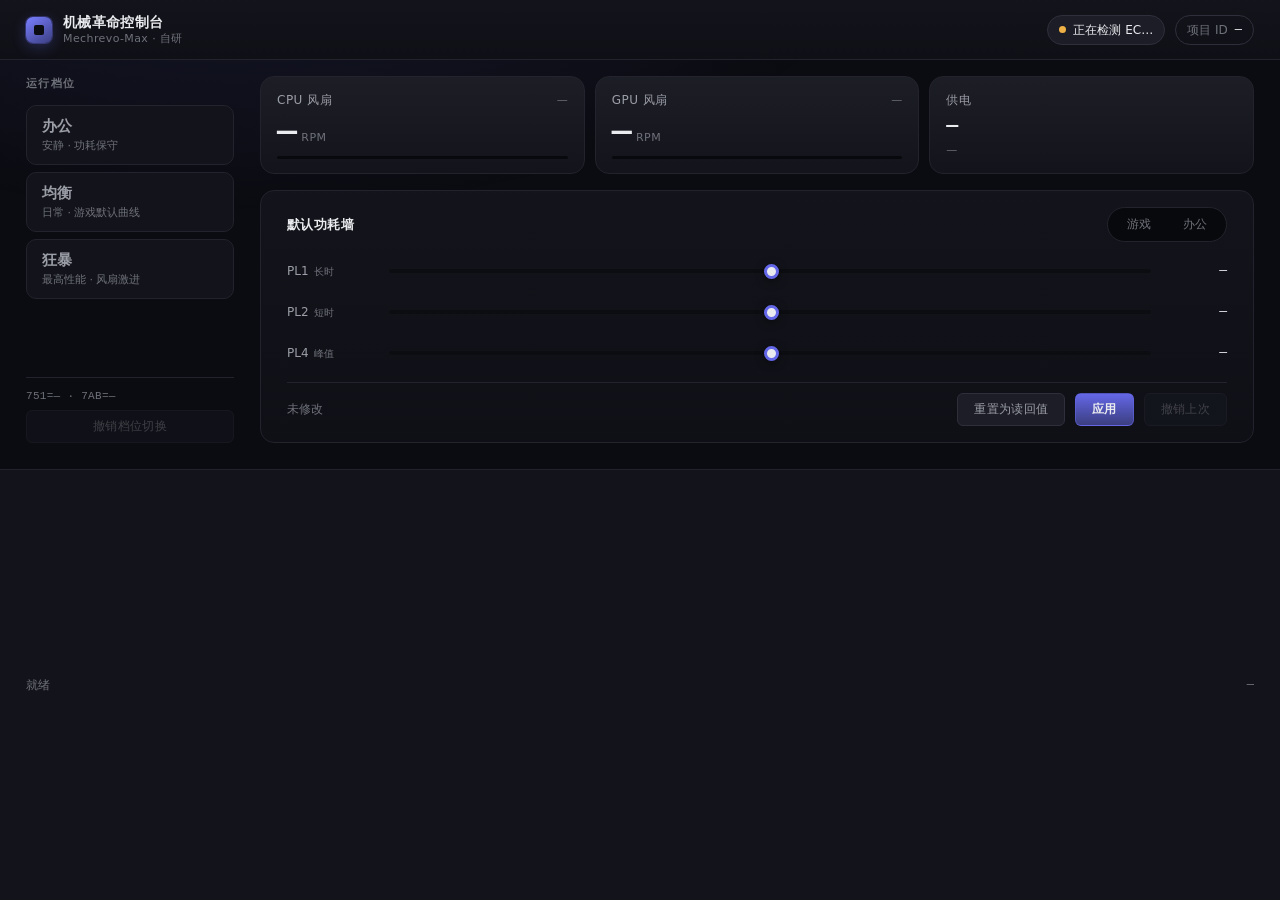
==== app/ui/index.html @ 92ae7ff4 "feat(safety): v0.1.1 护栏补丁 —— 限速下沉传输层、EC 访问串行化、panic 也回滚 不新增硬件功能，只补安全与可信地基。所有改动均可在无硬件条件下验证。  - 新增 Acc" ====
<!DOCTYPE html>
<html lang="zh-CN">
<head>
  <meta charset="UTF-8" />
  <meta name="viewport" content="width=device-width, initial-scale=1.0" />
  <title>机械革命控制台 · Mechrevo-Max</title>
  <link rel="stylesheet" href="style.css" />
</head>
<body>
  <div class="shell">

    <!-- 顶栏 -->
    <header class="topbar">
      <div class="brand">
        <span class="brand-mark" aria-hidden="true"></span>
        <div class="brand-text">
          <strong>机械革命控制台</strong>
          <span class="brand-sub">Mechrevo-Max · 自研</span>
        </div>
      </div>

      <div class="topbar-right">
        <div class="pill" id="ec-pill" data-state="pending">
          <span class="dot"></span>
          <span id="ec-text">正在检测 EC…</span>
        </div>
        <div class="pill ghost">
          <span class="pill-label">项目 ID</span>
          <span class="pill-value mono" id="project-id">—</span>
        </div>
      </div>
    </header>

    <!-- EC 不可用提示 -->
    <section class="alert" id="ec-alert" role="alert" hidden>
      <div class="alert-head" id="ec-alert-title">EC 通道不可用</div>
      <p class="alert-body" id="ec-alert-msg"></p>
      <div id="alert-driver">
        <p class="alert-hint">请以管理员身份打开 PowerShell 执行：</p>
        <pre class="alert-code">sc.exe start UWACPIDriver
pnputil.exe /scan-devices</pre>
      </div>
      <button class="btn" id="relaunch" hidden>以管理员身份重启</button>
    </section>

    <main class="stage" id="stage">

      <!-- 左：档位 -->
      <section class="rail" aria-labelledby="mode-heading">
        <h2 class="rail-title" id="mode-heading">运行档位</h2>
        <div class="mode-list" id="mode-list">
          <button class="mode-btn" data-mode="office">
            <span class="mode-name">办公</span>
            <span class="mode-desc">安静 · 功耗保守</span>
          </button>
          <button class="mode-btn" data-mode="balance">
            <span class="mode-name">均衡</span>
            <span class="mode-desc">日常 · 游戏默认曲线</span>
          </button>
          <button class="mode-btn" data-mode="turbo">
            <span class="mode-name">狂暴</span>
            <span class="mode-desc">最高性能 · 风扇激进</span>
          </button>
        </div>

        <div class="rail-foot">
          <div class="raw-fields mono" id="mode-raw">751=— · 7AB=—</div>
          <button class="btn subtle" id="undo-mode" disabled>撤销档位切换</button>
        </div>
      </section>

      <!-- 右：读数 + 功耗 -->
      <section class="stage-main">

        <div class="readouts">
          <article class="readout" id="readout-cpu">
            <header>
              <span class="readout-label">CPU 风扇</span>
              <span class="readout-state" data-role="state">—</span>
            </header>
            <div class="readout-value">
              <span class="num mono" data-role="value">—</span>
              <span class="unit">RPM</span>
            </div>
            <div class="bar"><i data-role="bar"></i></div>
          </article>

          <article class="readout" id="readout-gpu">
            <header>
              <span class="readout-label">GPU 风扇</span>
              <span class="readout-state" data-role="state">—</span>
            </header>
            <div class="readout-value">
              <span class="num mono" data-role="value">—</span>
              <span class="unit">RPM</span>
            </div>
            <div class="bar"><i data-role="bar"></i></div>
          </article>

          <article class="readout compact" id="readout-power">
            <header><span class="readout-label">供电</span></header>
            <div class="readout-value small">
              <span class="num mono" data-role="value">—</span>
            </div>
            <div class="readout-note" data-role="note">—</div>
          </article>
        </div>

        <section class="panel" aria-labelledby="power-heading">
          <div class="panel-head">
            <h2 id="power-heading">默认功耗墙</h2>
            <div class="tabs" id="power-tabs">
              <button class="tab" data-power-mode="gaming">游戏</button>
              <button class="tab" data-power-mode="office">办公</button>
            </div>
          </div>

          <div class="sliders" id="sliders">
            <label class="slider-row">
              <span class="slider-label">PL1<em>长时</em></span>
              <input type="range" id="pl1" min="5" max="200" step="1" />
              <output class="mono" id="pl1-out">—</output>
            </label>
            <label class="slider-row">
              <span class="slider-label">PL2<em>短时</em></span>
              <input type="range" id="pl2" min="5" max="200" step="1" />
              <output class="mono" id="pl2-out">—</output>
            </label>
            <label class="slider-row">
              <span class="slider-label">PL4<em>峰值</em></span>
              <input type="range" id="pl4" min="0" max="255" step="1" />
              <output class="mono" id="pl4-out">—</output>
            </label>
          </div>

          <div class="panel-actions">
            <span class="pending mono" id="pending">未修改</span>
            <div class="spacer"></div>
            <button class="btn subtle" id="reset-power">重置为读回值</button>
            <button class="btn" id="apply-power">应用</button>
            <button class="btn subtle" id="undo-power" disabled>撤销上次</button>
          </div>
        </section>

      </section>
    </main>

    <!-- 底部状态 / 日志 -->
    <footer class="statusbar">
      <span id="status-msg" role="status" aria-live="polite">就绪</span>
      <div class="spacer"></div>
      <span class="mono" id="clock">—</span>
    </footer>
  </div>

  <script src="app.js"></script>
</body>
</html>
---- app/ui/style.css ----
/* 机械革命控制台 · 工业仪表盘风格
   设计锚点: 官方品牌色 #5E5AE4 (来自 appsettings maincolor)
   原则: 非均匀节奏、分层表面、读数优先、动效服务于状态变化 */

:root {
  /* 表面层次 —— 带极轻微紫调的冷灰, 避免纯黑的廉价感 */
  --bg: oklch(15.5% 0.012 278);
  --surface-1: oklch(19.5% 0.014 278);
  --surface-2: oklch(23.5% 0.016 278);
  --surface-3: oklch(27% 0.018 278);
  --line: oklch(31% 0.02 278);
  --line-soft: oklch(26% 0.016 278);

  /* 文本 */
  --text: oklch(94% 0.006 278);
  --text-dim: oklch(70% 0.014 278);
  --text-faint: oklch(55% 0.014 278);

  /* 品牌强调色 */
  --accent: oklch(58% 0.19 278);
  --accent-hi: oklch(66% 0.19 278);
  --accent-dim: oklch(40% 0.11 278);

  /* 语义色 */
  --ok: oklch(74% 0.14 158);
  --warn: oklch(80% 0.14 78);
  --danger: oklch(65% 0.19 26);

  /* 节奏 —— 非均匀, 有意区分层级 */
  --gap-xs: 6px;
  --gap-sm: 10px;
  --gap: 16px;
  --gap-lg: 26px;
  --gap-xl: 38px;

  --radius-sm: 6px;
  --radius: 10px;
  --radius-lg: 14px;

  --ease: cubic-bezier(0.22, 1, 0.36, 1);
  --dur: 220ms;

  --font: system-ui, -apple-system, "Segoe UI", "Microsoft YaHei UI", "PingFang SC", sans-serif;
  --mono: ui-monospace, "Cascadia Mono", "JetBrains Mono", Consolas, "Courier New", monospace;
}

* { box-sizing: border-box; }

html, body {
  margin: 0;
  height: 100%;
  background: var(--bg);
  color: var(--text);
  font-family: var(--font);
  font-size: 14px;
  line-height: 1.5;
  overflow: hidden;
  user-select: none;
}

.mono { font-family: var(--mono); font-variant-numeric: tabular-nums; }
.spacer { flex: 1; }

/* 背景微光 —— 让画面不扁平 */
body::before {
  content: "";
  position: fixed;
  inset: 0;
  pointer-events: none;
  background:
    radial-gradient(1100px 520px at 18% -12%, oklch(58% 0.19 278 / 0.13), transparent 62%),
    radial-gradient(900px 460px at 100% 108%, oklch(58% 0.19 278 / 0.07), transparent 60%);
}

.shell {
  position: relative;
  height: 100%;
  width: 100%;
  display: grid;
  grid-template-rows: auto auto minmax(0, 1fr) auto;
  /* 关键: 显式声明单列并允许收缩.
     否则隐式列的 min 是 min-content, 会被子元素撑宽导致整页横向溢出. */
  grid-template-columns: minmax(0, 1fr);
  overflow: hidden;
}

/* ---------- 顶栏 ---------- */

.topbar {
  display: flex;
  align-items: center;
  justify-content: space-between;
  padding: 14px var(--gap-lg);
  border-bottom: 1px solid var(--line-soft);
  background: linear-gradient(180deg, var(--surface-1), oklch(17.5% 0.013 278));
}

.brand { display: flex; align-items: center; gap: 11px; }

.brand-mark {
  width: 26px;
  height: 26px;
  border-radius: 7px;
  background: linear-gradient(145deg, var(--accent-hi), var(--accent-dim));
  box-shadow: 0 0 0 1px oklch(58% 0.19 278 / 0.35), 0 4px 14px oklch(58% 0.19 278 / 0.28);
  position: relative;
}
.brand-mark::after {
  content: "";
  position: absolute;
  inset: 8px;
  border-radius: 2px;
  background: var(--bg);
}

.brand-text { display: flex; flex-direction: column; line-height: 1.25; }
.brand-text strong { font-size: 14px; letter-spacing: 0.3px; }
.brand-sub { font-size: 11px; color: var(--text-faint); letter-spacing: 0.4px; }

.topbar-right { display: flex; align-items: center; gap: var(--gap-sm); }

.pill {
  display: inline-flex;
  align-items: center;
  gap: 7px;
  padding: 5px 11px;
  border-radius: 999px;
  background: var(--surface-2);
  border: 1px solid var(--line);
  font-size: 12px;
}
.pill.ghost { background: transparent; }
.pill-label { color: var(--text-faint); }

.pill .dot {
  width: 7px; height: 7px; border-radius: 50%;
  background: var(--text-faint);
  transition: background var(--dur) var(--ease), box-shadow var(--dur) var(--ease);
}
.pill[data-state="ready"] .dot { background: var(--ok); box-shadow: 0 0 8px oklch(74% 0.14 158 / 0.7); }
.pill[data-state="error"] .dot { background: var(--danger); box-shadow: 0 0 8px oklch(65% 0.19 26 / 0.7); }
.pill[data-state="pending"] .dot { background: var(--warn); animation: pulse 1.2s ease-in-out infinite; }

@keyframes pulse { 0%,100% { opacity: 1 } 50% { opacity: 0.35 } }

/* ---------- 告警 ---------- */

.alert {
  margin: 0 var(--gap-lg) var(--gap);
  padding: var(--gap) var(--gap-lg);
  border-radius: var(--radius);
  border: 1px solid oklch(65% 0.19 26 / 0.4);
  background: linear-gradient(180deg, oklch(24% 0.06 26), oklch(20% 0.04 26));
  border-left: 3px solid var(--danger);
}
.alert-head { font-weight: 600; color: oklch(80% 0.12 26); margin-bottom: 6px; }
.alert-body { margin: 0 0 10px; color: var(--text-dim); font-size: 13px; white-space: pre-wrap; }
.alert-hint { margin: 0 0 6px; font-size: 12px; color: var(--text-faint); }
.alert-code {
  margin: 0;
  padding: 10px 12px;
  border-radius: var(--radius-sm);
  background: oklch(13% 0.01 278);
  border: 1px solid var(--line-soft);
  font-family: var(--mono);
  font-size: 12px;
  color: var(--text-dim);
  user-select: text;
}

/* ---------- 主体 ---------- */

.stage {
  display: grid;
  grid-template-columns: 208px minmax(0, 1fr);
  gap: var(--gap-lg);
  padding: var(--gap) var(--gap-lg) var(--gap-lg);
  min-height: 0;
  overflow: hidden;
}

/* 关键: grid/flex 子项默认 min-width:auto 会阻止收缩导致溢出 */
.stage > *,
.stage-main > *,
.readouts > * { min-width: 0; }

/* 左栏: 档位 */
.rail {
  display: flex;
  flex-direction: column;
  gap: var(--gap-sm);
  min-height: 0;
}

.rail-title {
  margin: 0 0 2px;
  font-size: 11px;
  font-weight: 600;
  letter-spacing: 1.4px;
  text-transform: uppercase;
  color: var(--text-faint);
}

.mode-list { display: flex; flex-direction: column; gap: 7px; }

.mode-btn {
  position: relative;
  display: flex;
  flex-direction: column;
  align-items: flex-start;
  gap: 2px;
  padding: 11px 13px 11px 15px;
  border-radius: var(--radius);
  border: 1px solid var(--line-soft);
  background: var(--surface-1);
  color: var(--text-dim);
  font-family: inherit;
  text-align: left;
  cursor: pointer;
  transition: background var(--dur) var(--ease), border-color var(--dur) var(--ease),
              color var(--dur) var(--ease), transform 120ms var(--ease);
}
.mode-btn::before {
  content: "";
  position: absolute;
  left: 0; top: 50%;
  width: 3px; height: 0;
  border-radius: 0 3px 3px 0;
  background: var(--accent);
  transform: translateY(-50%);
  transition: height var(--dur) var(--ease), box-shadow var(--dur) var(--ease);
}
.mode-btn:hover { background: var(--surface-2); color: var(--text); border-color: var(--line); }
.mode-btn:active { transform: scale(0.985); }

.mode-btn[aria-pressed="true"] {
  background: linear-gradient(100deg, oklch(26% 0.06 278), var(--surface-2) 70%);
  border-color: oklch(58% 0.19 278 / 0.5);
  color: var(--text);
}
.mode-btn[aria-pressed="true"]::before { height: 62%; box-shadow: 0 0 10px oklch(58% 0.19 278 / 0.8); }

.mode-name { font-size: 15px; font-weight: 600; letter-spacing: 0.4px; }
.mode-desc { font-size: 11px; color: var(--text-faint); }

.rail-foot {
  margin-top: auto;
  display: flex;
  flex-direction: column;
  gap: var(--gap-xs);
  padding-top: var(--gap-sm);
  border-top: 1px solid var(--line-soft);
}
.raw-fields { font-size: 11px; color: var(--text-faint); letter-spacing: 0.3px; }

/* 右侧 */
.stage-main {
  display: grid;
  grid-template-rows: auto 1fr;
  gap: var(--gap);
  min-height: 0;
}

/* 读数区 —— flex 换行, 结构上不可能溢出 */
/* 读数区 —— 用 minmax(0, 1fr) 网格: 每列都允许收缩到 0,
   规范保证它不会超出容器宽度 (flex 的 min-width:auto 容易阴魂不散). */
.readouts {
  display: grid;
  grid-template-columns: repeat(3, minmax(0, 1fr));
  gap: var(--gap-sm);
  min-width: 0;
  overflow: hidden;
}

.readout {
  padding: 14px var(--gap);
  border-radius: var(--radius-lg);
  border: 1px solid var(--line-soft);
  background: linear-gradient(180deg, var(--surface-2), var(--surface-1));
  display: flex;
  flex-direction: column;
  gap: var(--gap-xs);
  min-width: 0;
  overflow: hidden;
}

.readout header { display: flex; align-items: center; justify-content: space-between; }
.readout-label { font-size: 12px; color: var(--text-dim); letter-spacing: 0.5px; }
.readout-state { font-size: 11px; color: var(--text-faint); }

.readout-value { display: flex; align-items: baseline; gap: 5px; }
.readout-value .num {
  font-size: clamp(24px, 2.6vw, 34px);
  font-weight: 600;
  letter-spacing: -0.02em;
  line-height: 1.05;
  transition: color var(--dur) var(--ease);
}
.readout-value.small .num { font-size: 20px; }
.unit { font-size: 11px; color: var(--text-faint); letter-spacing: 0.5px; }

.bar {
  height: 3px;
  border-radius: 2px;
  background: oklch(14% 0.01 278);
  overflow: hidden;
}
.bar > i {
  display: block;
  height: 100%;
  width: 0%;
  border-radius: 2px;
  background: linear-gradient(90deg, var(--accent), var(--accent-hi));
  transition: width 600ms var(--ease), background var(--dur) var(--ease);
}

.readout.is-hot .num { color: var(--warn); }
.readout.is-hot .bar > i { background: linear-gradient(90deg, var(--warn), oklch(85% 0.14 60)); }

.readout-note { font-size: 11px; color: var(--text-faint); }

/* 功耗面板 */
.panel {
  padding: var(--gap) var(--gap-lg) var(--gap);
  border-radius: var(--radius-lg);
  border: 1px solid var(--line-soft);
  background: linear-gradient(180deg, var(--surface-1), oklch(17.5% 0.013 278));
  display: flex;
  flex-direction: column;
  gap: var(--gap);
  min-height: 0;
  overflow: auto;
}

.panel-head { display: flex; align-items: center; justify-content: space-between; }
.panel-head h2 {
  margin: 0;
  font-size: 13px;
  font-weight: 600;
  letter-spacing: 0.4px;
  color: var(--text);
}

.tabs {
  display: inline-flex;
  padding: 3px;
  border-radius: 999px;
  background: oklch(14% 0.01 278);
  border: 1px solid var(--line-soft);
}
.tab {
  padding: 5px 16px;
  border: 0;
  border-radius: 999px;
  background: transparent;
  color: var(--text-faint);
  font-family: inherit;
  font-size: 12px;
  cursor: pointer;
  transition: background var(--dur) var(--ease), color var(--dur) var(--ease);
}
.tab:hover { color: var(--text-dim); }
.tab[aria-selected="true"] {
  background: var(--surface-3);
  color: var(--text);
  box-shadow: 0 1px 0 oklch(100% 0 0 / 0.04) inset;
}

.sliders { display: flex; flex-direction: column; gap: 15px; }

.slider-row {
  display: grid;
  grid-template-columns: 84px 1fr 62px;
  align-items: center;
  gap: var(--gap);
}
.slider-label {
  font-size: 12px;
  color: var(--text-dim);
  display: flex;
  align-items: baseline;
  gap: 5px;
}
.slider-label em {
  font-style: normal;
  font-size: 10px;
  color: var(--text-faint);
}
.slider-row output {
  font-size: 13px;
  text-align: right;
  color: var(--text);
}

input[type="range"] {
  -webkit-appearance: none;
  appearance: none;
  width: 100%;
  height: 22px;
  background: transparent;
  cursor: pointer;
}
input[type="range"]::-webkit-slider-runnable-track {
  height: 4px;
  border-radius: 3px;
  background: linear-gradient(90deg, var(--accent-dim) 0%, var(--accent-dim) var(--fill, 0%),
              oklch(16% 0.01 278) var(--fill, 0%), oklch(16% 0.01 278) 100%);
}
input[type="range"]::-webkit-slider-thumb {
  -webkit-appearance: none;
  width: 15px;
  height: 15px;
  margin-top: -5.5px;
  border-radius: 50%;
  background: var(--text);
  border: 3px solid var(--accent);
  box-shadow: 0 2px 8px oklch(0% 0 0 / 0.5);
  transition: transform 120ms var(--ease), border-color var(--dur) var(--ease);
}
input[type="range"]:hover::-webkit-slider-thumb { transform: scale(1.12); }
input[type="range"]:active::-webkit-slider-thumb { transform: scale(1.22); }
input[type="range"]:disabled { opacity: 0.4; cursor: not-allowed; }

.panel-actions {
  display: flex;
  align-items: center;
  gap: var(--gap-sm);
  padding-top: var(--gap-sm);
  border-top: 1px solid var(--line-soft);
  margin-top: auto;
}

.pending { font-size: 12px; color: var(--text-faint); }
.pending[data-dirty="true"] { color: var(--warn); }

.btn {
  padding: 7px 16px;
  border-radius: var(--radius-sm);
  border: 1px solid oklch(58% 0.19 278 / 0.55);
  background: linear-gradient(180deg, var(--accent), var(--accent-dim));
  color: var(--text);
  font-family: inherit;
  font-size: 12px;
  font-weight: 600;
  letter-spacing: 0.3px;
  cursor: pointer;
  transition: filter var(--dur) var(--ease), transform 120ms var(--ease);
}
.btn:hover:not(:disabled) { filter: brightness(1.15); }
.btn:active:not(:disabled) { transform: translateY(1px); }
.btn:disabled { opacity: 0.35; cursor: not-allowed; }

.btn.subtle {
  background: var(--surface-2);
  border-color: var(--line);
  color: var(--text-dim);
  font-weight: 500;
}
.btn.subtle:hover:not(:disabled) { background: var(--surface-3); color: var(--text); }

/* 状态栏 */
.statusbar {
  display: flex;
  align-items: center;
  gap: var(--gap);
  padding: 9px var(--gap-lg);
  border-top: 1px solid var(--line-soft);
  background: var(--surface-1);
  font-size: 12px;
  color: var(--text-faint);
}
#status-msg[data-kind="ok"] { color: var(--ok); }
#status-msg[data-kind="err"] { color: var(--danger); }
#status-msg[data-kind="busy"] { color: var(--warn); }

/* 忙碌态 */
body[data-busy="true"] .mode-btn,
body[data-busy="true"] .btn { pointer-events: none; opacity: 0.55; }

/* 滚动条 */
::-webkit-scrollbar { width: 9px; height: 9px; }
::-webkit-scrollbar-track { background: transparent; }
::-webkit-scrollbar-thumb {
  background: var(--surface-3);
  border-radius: 5px;
  border: 2px solid transparent;
  background-clip: content-box;
}
::-webkit-scrollbar-thumb:hover { background: var(--line); background-clip: content-box; }

/* ---------- 窄窗口自适应 ---------- */

@media (max-width: 1000px) {
  #readout-power { grid-column: 1 / -1; }
}

@media (max-width: 860px) {
  .stage {
    grid-template-columns: minmax(0, 1fr);
    overflow: auto;
  }
  .mode-list { flex-direction: row; flex-wrap: wrap; }
  .mode-btn { flex: 1 1 30%; }
  .rail-title { margin-top: var(--gap-sm); }
}

@media (max-width: 700px) {
  .panel-head { flex-direction: column; align-items: flex-start; gap: var(--gap-sm); }
}

/* ---------- 可访问性 ---------- */

/* 键盘焦点必须可见：此前只有 hover/active，键盘用户看不到焦点在哪 */
.mode-btn:focus-visible,
.btn:focus-visible,
.tab:focus-visible,
input[type="range"]:focus-visible {
  outline: 2px solid var(--accent-hi);
  outline-offset: 2px;
  border-radius: var(--radius-sm);
}

/* 尊重系统"减少动效"设置 */
@media (prefers-reduced-motion: reduce) {
  *,
  *::before,
  *::after {
    animation-duration: 0.01ms !important;
    animation-iteration-count: 1 !important;
    transition-duration: 0.01ms !important;
  }
  .mode-btn:active,
  .btn:active:not(:disabled),
  input[type="range"]:active::-webkit-slider-thumb {
    transform: none;
  }
}
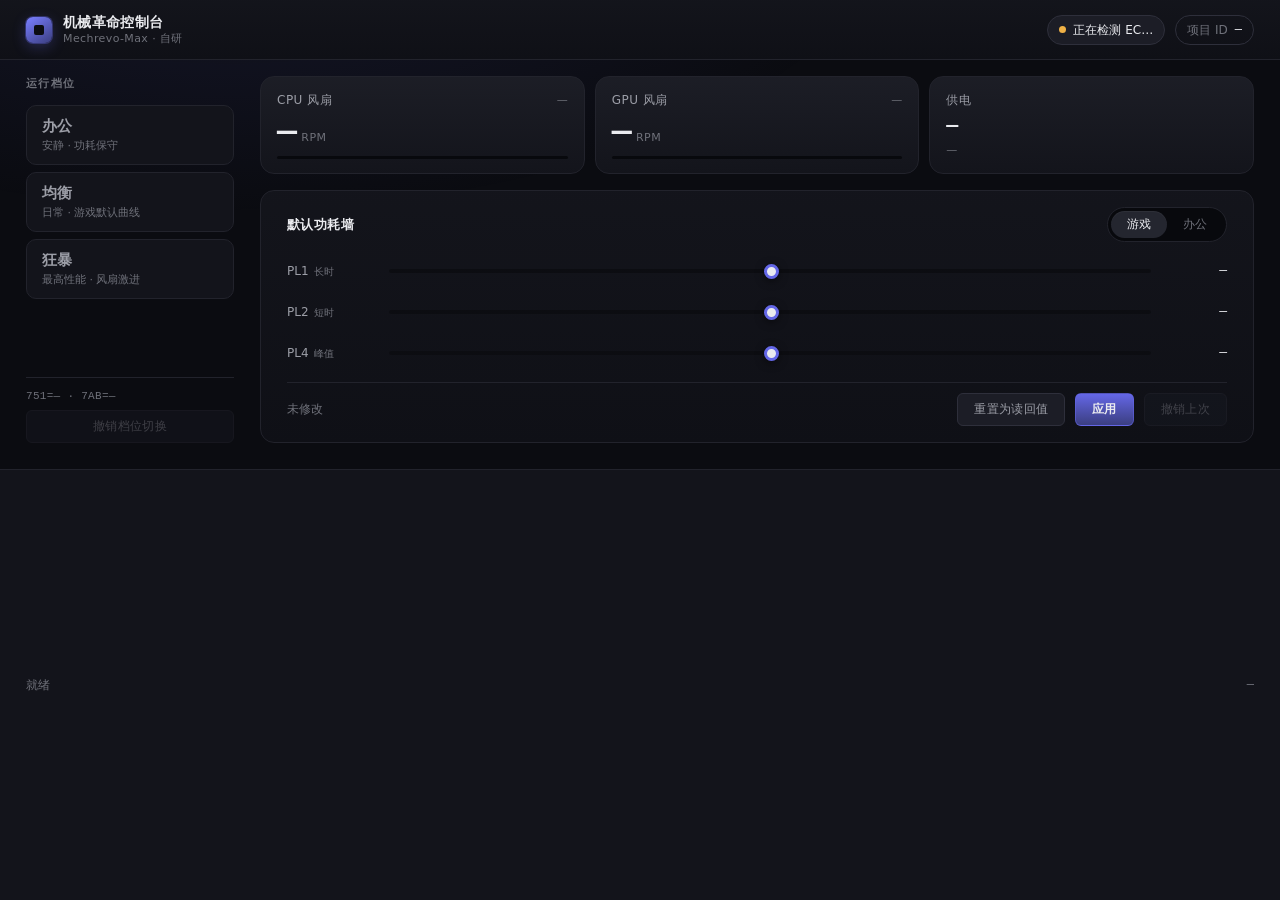
==== commit aa8a283a: "feat(observability): v0.1.4 日志落盘 + 失败常驻 + 离线可用 + 可访问性 + CI 硬化 把第 3 轮调研暴露的 P1/P2 一次做掉。全部离线可验（mock + 浏" ====
--- a/app/ui/index.html
+++ b/app/ui/index.html
@@ -64,7 +64,7 @@
         </div>
 
         <div class="rail-foot">
-          <div class="raw-fields mono" id="mode-raw">751=— · 7AB=—</div>
+          <div class="raw-fields mono" id="mode-raw" aria-label="档位原始寄存器值">751=— · 7AB=—</div>
           <button class="btn subtle" id="undo-mode" disabled>撤销档位切换</button>
         </div>
       </section>
@@ -109,28 +109,33 @@
         <section class="panel" aria-labelledby="power-heading">
           <div class="panel-head">
             <h2 id="power-heading">默认功耗墙</h2>
-            <div class="tabs" id="power-tabs">
-              <button class="tab" data-power-mode="gaming">游戏</button>
-              <button class="tab" data-power-mode="office">办公</button>
+            <div class="tabs" id="power-tabs" role="tablist" aria-labelledby="power-heading">
+              <button class="tab" role="tab" data-power-mode="gaming"
+                      aria-controls="sliders" aria-selected="true">游戏</button>
+              <button class="tab" role="tab" data-power-mode="office"
+                      aria-controls="sliders" aria-selected="false">办公</button>
             </div>
           </div>
 
-          <div class="sliders" id="sliders">
-            <label class="slider-row">
-              <span class="slider-label">PL1<em>长时</em></span>
-              <input type="range" id="pl1" min="5" max="200" step="1" />
+          <div class="sliders" id="sliders" role="tabpanel" aria-labelledby="power-heading">
+            <div class="slider-row">
+              <label class="slider-label" for="pl1">PL1<em>长时</em></label>
+              <input type="range" id="pl1" min="5" max="200" step="1"
+                     aria-describedby="pl1-out" />
               <output class="mono" id="pl1-out">—</output>
-            </label>
-            <label class="slider-row">
-              <span class="slider-label">PL2<em>短时</em></span>
-              <input type="range" id="pl2" min="5" max="200" step="1" />
+            </div>
+            <div class="slider-row">
+              <label class="slider-label" for="pl2">PL2<em>短时</em></label>
+              <input type="range" id="pl2" min="5" max="200" step="1"
+                     aria-describedby="pl2-out" />
               <output class="mono" id="pl2-out">—</output>
-            </label>
-            <label class="slider-row">
-              <span class="slider-label">PL4<em>峰值</em></span>
-              <input type="range" id="pl4" min="0" max="255" step="1" />
+            </div>
+            <div class="slider-row">
+              <label class="slider-label" for="pl4">PL4<em>峰值</em></label>
+              <input type="range" id="pl4" min="0" max="255" step="1"
+                     aria-describedby="pl4-out" />
               <output class="mono" id="pl4-out">—</output>
-            </label>
+            </div>
           </div>
 
           <div class="panel-actions">
@@ -148,9 +153,12 @@
     <!-- 底部状态 / 日志 -->
     <footer class="statusbar">
       <span id="status-msg" role="status" aria-live="polite">就绪</span>
+      <span id="persist-error" class="persist-error" role="status" aria-live="polite" hidden></span>
       <div class="spacer"></div>
       <span class="mono" id="clock">—</span>
     </footer>
+    <!-- 常驻 live 区：role="alert" + hidden 切换时播报不稳定，用它在树里稳定播报 -->
+    <div id="alert-live" class="sr-only" role="alert" aria-live="assertive"></div>
   </div>
 
   <script src="app.js"></script>
--- a/app/ui/style.css
+++ b/app/ui/style.css
@@ -535,3 +535,34 @@
     transform: none;
   }
 }
+
+/* ---------- 可访问性补充（v0.1.4） ---------- */
+
+/* 视觉隐藏但保留在无障碍树里：用于常驻 live 区 */
+.sr-only {
+  position: absolute;
+  width: 1px;
+  height: 1px;
+  margin: -1px;
+  padding: 0;
+  overflow: hidden;
+  clip: rect(0 0 0 0);
+  clip-path: inset(50%);
+  white-space: nowrap;
+  border: 0;
+}
+
+/* 常驻失败提示：失败不该两秒后被轮询冲掉 */
+.persist-error {
+  margin-left: var(--gap-sm);
+  padding: 2px 8px;
+  border-radius: 999px;
+  font-size: 11px;
+  color: var(--danger);
+  background: oklch(65% 0.19 26 / .12);
+  border: 1px solid oklch(65% 0.19 26 / .35);
+  max-width: 60ch;
+  overflow: hidden;
+  text-overflow: ellipsis;
+  white-space: nowrap;
+}
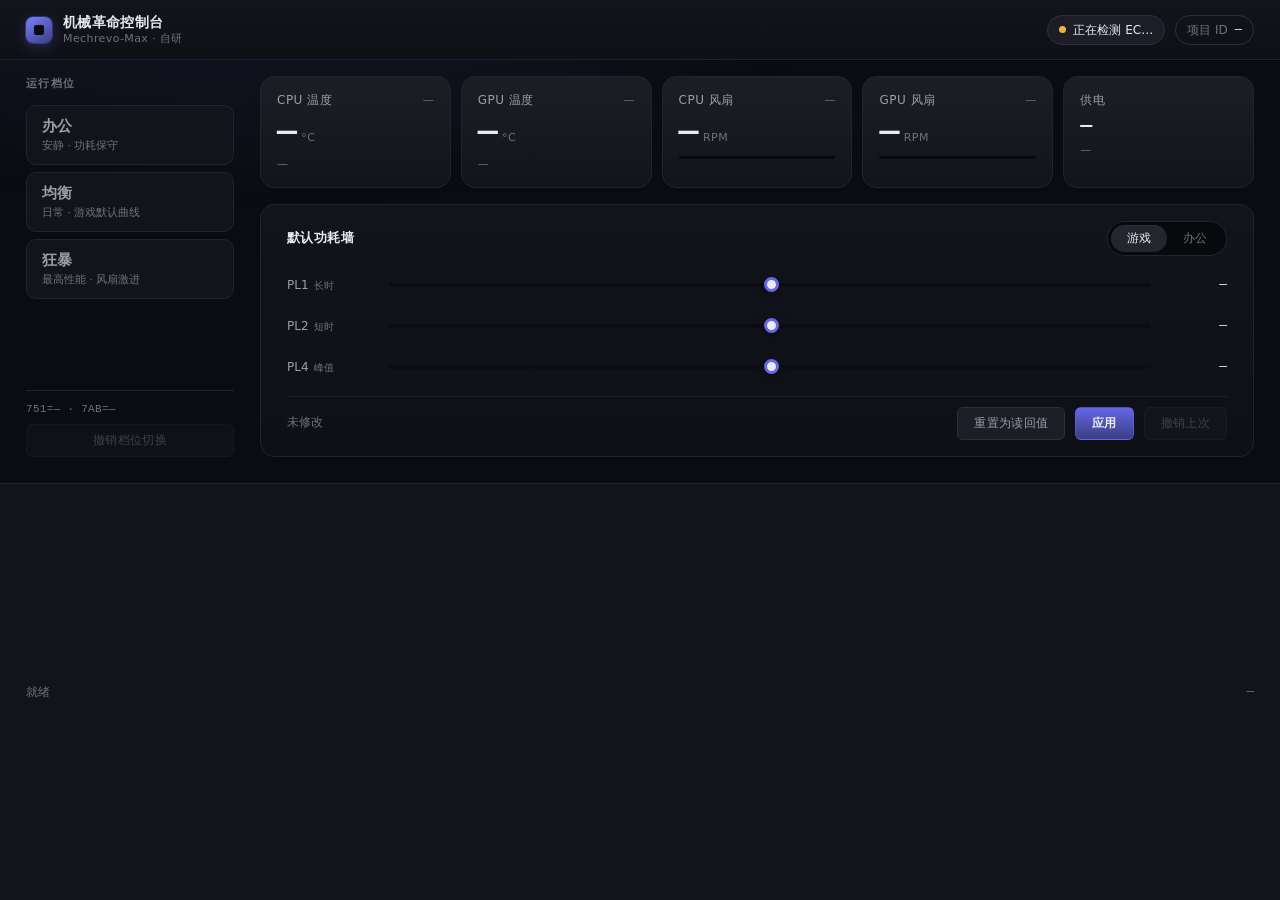
==== commit 9789b0b8: "feat(temp): v0.2.0 温度读数自行测定上线 + 修强冷位导致档位识别失效 社区参考实现都没有温度寄存器（roj234 的 44 个 REG_、LumaDesk 的 ec_protoco" ====
--- a/app/ui/index.html
+++ b/app/ui/index.html
@@ -73,6 +73,30 @@
       <section class="stage-main">
 
         <div class="readouts">
+          <article class="readout" id="readout-cpu-temp">
+            <header>
+              <span class="readout-label">CPU 温度</span>
+              <span class="readout-state" data-role="state">—</span>
+            </header>
+            <div class="readout-value">
+              <span class="num mono" data-role="value">—</span>
+              <span class="unit">°C</span>
+            </div>
+            <div class="readout-note" data-role="note">—</div>
+          </article>
+
+          <article class="readout" id="readout-gpu-temp">
+            <header>
+              <span class="readout-label">GPU 温度</span>
+              <span class="readout-state" data-role="state">—</span>
+            </header>
+            <div class="readout-value">
+              <span class="num mono" data-role="value">—</span>
+              <span class="unit">°C</span>
+            </div>
+            <div class="readout-note" data-role="note">—</div>
+          </article>
+
           <article class="readout" id="readout-cpu">
             <header>
               <span class="readout-label">CPU 风扇</span>
--- a/app/ui/style.css
+++ b/app/ui/style.css
@@ -266,7 +266,9 @@
    规范保证它不会超出容器宽度 (flex 的 min-width:auto 容易阴魂不散). */
 .readouts {
   display: grid;
-  grid-template-columns: repeat(3, minmax(0, 1fr));
+  /* 卡片数量会增长（温度是后加的）；用 auto-fit 避免固定 3 列把新卡片挤到裁切区 */
+  grid-template-columns: repeat(auto-fit, minmax(132px, 1fr));
+  align-content: start;
   gap: var(--gap-sm);
   min-width: 0;
   overflow: hidden;
@@ -566,3 +568,9 @@
   text-overflow: ellipsis;
   white-space: nowrap;
 }
+
+/* 温度卡状态：偏高用警告色，过热用危险色（与风扇卡的 is-hot 区分开） */
+.readout.is-warm .readout-state { color: var(--warn); }
+.readout.is-hot { border-color: oklch(65% 0.19 26 / .45); }
+.readout.is-hot .readout-state { color: var(--danger); }
+.readout.is-hot .num { color: var(--danger); }
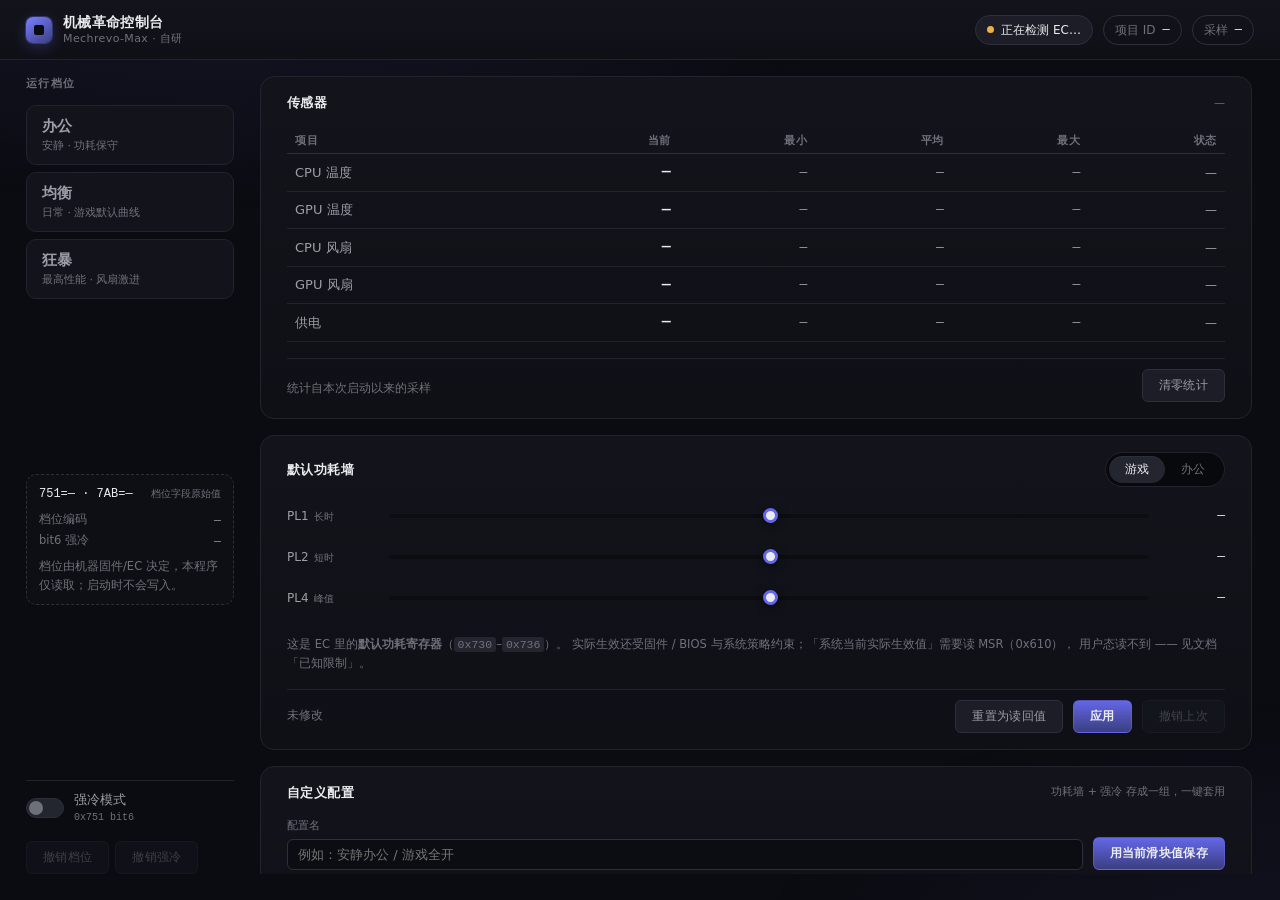
==== commit 1e805247: "feat(ui): v0.3.0 界面按专业监控台重做 + 强冷开关 + 自定义配置 + 寄存器浏览器 回应反馈：强冷能否集成 / 按钮太少 / 档位看不清 / 温度刷新频率没显示 / 默认就有模式但" ====
--- a/app/ui/index.html
+++ b/app/ui/index.html
@@ -27,6 +27,10 @@
         <div class="pill ghost">
           <span class="pill-label">项目 ID</span>
           <span class="pill-value mono" id="project-id">—</span>
+        </div>
+        <div class="pill ghost" title="界面每 2 秒从硬件读一次；这里显示实际采样情况">
+          <span class="pill-label">采样</span>
+          <span class="pill-value mono" id="sample-info">—</span>
         </div>
       </div>
     </header>
@@ -45,7 +49,7 @@
 
     <main class="stage" id="stage">
 
-      <!-- 左：档位 -->
+      <!-- 左栏：档位 + 强冷 -->
       <section class="rail" aria-labelledby="mode-heading">
         <h2 class="rail-title" id="mode-heading">运行档位</h2>
         <div class="mode-list" id="mode-list">
@@ -63,104 +67,100 @@
           </button>
         </div>
 
+        <!-- 位域解释：把"黑匣子"拆开给用户看 -->
+        <div class="bitfield">
+          <div class="bitfield-head">
+            <span class="mono" id="mode-raw">751=— · 7AB=—</span>
+            <span class="bitfield-note">档位字段原始值</span>
+          </div>
+          <dl class="bitfield-rows">
+            <div><dt>档位编码</dt><dd id="bf-mode">—</dd></div>
+            <div><dt>bit6 强冷</dt><dd id="bf-fanboost">—</dd></div>
+          </dl>
+          <p class="hint" id="mode-source">档位由机器固件/EC 决定，本程序仅读取；启动时不会写入。</p>
+        </div>
+
         <div class="rail-foot">
-          <div class="raw-fields mono" id="mode-raw" aria-label="档位原始寄存器值">751=— · 7AB=—</div>
-          <button class="btn subtle" id="undo-mode" disabled>撤销档位切换</button>
+          <label class="switch" for="fan-boost">
+            <input type="checkbox" id="fan-boost" />
+            <span class="switch-track" aria-hidden="true"><span class="switch-thumb"></span></span>
+            <span class="switch-label">强冷模式<em>0x751 bit6</em></span>
+          </label>
+          <div class="row-actions">
+            <button class="btn subtle" id="undo-mode" disabled>撤销档位</button>
+            <button class="btn subtle" id="undo-fan" disabled>撤销强冷</button>
+          </div>
         </div>
       </section>
 
-      <!-- 右：读数 + 功耗 -->
+      <!-- 右栏 -->
       <section class="stage-main">
 
-        <div class="readouts">
-          <article class="readout" id="readout-cpu-temp">
-            <header>
-              <span class="readout-label">CPU 温度</span>
-              <span class="readout-state" data-role="state">—</span>
-            </header>
-            <div class="readout-value">
-              <span class="num mono" data-role="value">—</span>
-              <span class="unit">°C</span>
-            </div>
-            <div class="readout-note" data-role="note">—</div>
-          </article>
-
-          <article class="readout" id="readout-gpu-temp">
-            <header>
-              <span class="readout-label">GPU 温度</span>
-              <span class="readout-state" data-role="state">—</span>
-            </header>
-            <div class="readout-value">
-              <span class="num mono" data-role="value">—</span>
-              <span class="unit">°C</span>
-            </div>
-            <div class="readout-note" data-role="note">—</div>
-          </article>
-
-          <article class="readout" id="readout-cpu">
-            <header>
-              <span class="readout-label">CPU 风扇</span>
-              <span class="readout-state" data-role="state">—</span>
-            </header>
-            <div class="readout-value">
-              <span class="num mono" data-role="value">—</span>
-              <span class="unit">RPM</span>
-            </div>
-            <div class="bar"><i data-role="bar"></i></div>
-          </article>
-
-          <article class="readout" id="readout-gpu">
-            <header>
-              <span class="readout-label">GPU 风扇</span>
-              <span class="readout-state" data-role="state">—</span>
-            </header>
-            <div class="readout-value">
-              <span class="num mono" data-role="value">—</span>
-              <span class="unit">RPM</span>
-            </div>
-            <div class="bar"><i data-role="bar"></i></div>
-          </article>
-
-          <article class="readout compact" id="readout-power">
-            <header><span class="readout-label">供电</span></header>
-            <div class="readout-value small">
-              <span class="num mono" data-role="value">—</span>
-            </div>
-            <div class="readout-note" data-role="note">—</div>
-          </article>
-        </div>
-
+        <!-- 传感器表（HWiNFO 风格：当前 / 最小 / 平均 / 最大） -->
+        <section class="panel" aria-labelledby="sensors-heading">
+          <div class="panel-head">
+            <h2 id="sensors-heading">传感器</h2>
+            <span class="panel-meta" id="sensors-meta">—</span>
+          </div>
+          <table class="sensors" id="sensor-table">
+            <thead>
+              <tr>
+                <th scope="col">项目</th>
+                <th scope="col">当前</th>
+                <th scope="col">最小</th>
+                <th scope="col">平均</th>
+                <th scope="col">最大</th>
+                <th scope="col">状态</th>
+              </tr>
+            </thead>
+            <tbody>
+              <tr data-sensor="cpu_temp"><th scope="row">CPU 温度</th><td class="v" data-col="cur">—</td><td data-col="min">—</td><td data-col="avg">—</td><td data-col="max">—</td><td data-col="state">—</td></tr>
+              <tr data-sensor="gpu_temp"><th scope="row">GPU 温度</th><td class="v" data-col="cur">—</td><td data-col="min">—</td><td data-col="avg">—</td><td data-col="max">—</td><td data-col="state">—</td></tr>
+              <tr data-sensor="cpu_fan"><th scope="row">CPU 风扇</th><td class="v" data-col="cur">—</td><td data-col="min">—</td><td data-col="avg">—</td><td data-col="max">—</td><td data-col="state">—</td></tr>
+              <tr data-sensor="gpu_fan"><th scope="row">GPU 风扇</th><td class="v" data-col="cur">—</td><td data-col="min">—</td><td data-col="avg">—</td><td data-col="max">—</td><td data-col="state">—</td></tr>
+              <tr data-sensor="power_src"><th scope="row">供电</th><td class="v" data-col="cur">—</td><td data-col="min">—</td><td data-col="avg">—</td><td data-col="max">—</td><td data-col="state">—</td></tr>
+            </tbody>
+          </table>
+          <div class="panel-actions">
+            <span class="mono hint" id="stats-hint">统计自本次启动以来的采样</span>
+            <div class="spacer"></div>
+            <button class="btn subtle" id="reset-stats">清零统计</button>
+          </div>
+        </section>
+
+        <!-- 功耗墙 -->
         <section class="panel" aria-labelledby="power-heading">
           <div class="panel-head">
             <h2 id="power-heading">默认功耗墙</h2>
             <div class="tabs" id="power-tabs" role="tablist" aria-labelledby="power-heading">
-              <button class="tab" role="tab" data-power-mode="gaming"
-                      aria-controls="sliders" aria-selected="true">游戏</button>
-              <button class="tab" role="tab" data-power-mode="office"
-                      aria-controls="sliders" aria-selected="false">办公</button>
+              <button class="tab" role="tab" data-power-mode="gaming" aria-controls="sliders" aria-selected="true">游戏</button>
+              <button class="tab" role="tab" data-power-mode="office" aria-controls="sliders" aria-selected="false">办公</button>
             </div>
           </div>
 
           <div class="sliders" id="sliders" role="tabpanel" aria-labelledby="power-heading">
             <div class="slider-row">
               <label class="slider-label" for="pl1">PL1<em>长时</em></label>
-              <input type="range" id="pl1" min="5" max="200" step="1"
-                     aria-describedby="pl1-out" />
+              <input type="range" id="pl1" min="5" max="200" step="1" aria-describedby="pl1-out" />
               <output class="mono" id="pl1-out">—</output>
             </div>
             <div class="slider-row">
               <label class="slider-label" for="pl2">PL2<em>短时</em></label>
-              <input type="range" id="pl2" min="5" max="200" step="1"
-                     aria-describedby="pl2-out" />
+              <input type="range" id="pl2" min="5" max="200" step="1" aria-describedby="pl2-out" />
               <output class="mono" id="pl2-out">—</output>
             </div>
             <div class="slider-row">
               <label class="slider-label" for="pl4">PL4<em>峰值</em></label>
-              <input type="range" id="pl4" min="0" max="255" step="1"
-                     aria-describedby="pl4-out" />
+              <input type="range" id="pl4" min="0" max="255" step="1" aria-describedby="pl4-out" />
               <output class="mono" id="pl4-out">—</output>
             </div>
           </div>
+
+          <p class="hint" id="power-source">
+            这是 EC 里的<strong>默认功耗寄存器</strong>（<code>0x730</code>–<code>0x736</code>）。
+            实际生效还受固件 / BIOS 与系统策略约束；「系统当前实际生效值」需要读 MSR（0x610），
+            用户态读不到 —— 见文档「已知限制」。
+          </p>
 
           <div class="panel-actions">
             <span class="pending mono" id="pending">未修改</span>
@@ -171,6 +171,40 @@
           </div>
         </section>
 
+        <!-- 自定义配置 -->
+        <section class="panel" aria-labelledby="profiles-heading">
+          <div class="panel-head">
+            <h2 id="profiles-heading">自定义配置</h2>
+            <span class="panel-meta">功耗墙 + 强冷 存成一组，一键套用</span>
+          </div>
+          <div class="profile-form">
+            <label class="field">
+              <span>配置名</span>
+              <input type="text" id="profile-name" maxlength="32" placeholder="例如：安静办公 / 游戏全开" />
+            </label>
+            <button class="btn" id="save-profile">用当前滑块值保存</button>
+          </div>
+          <ul class="profile-list" id="profile-list">
+            <li class="empty">还没有自定义配置</li>
+          </ul>
+          <p class="hint">保存位置：<code id="profile-path">%LOCALAPPDATA%\Mechrevo-Max\profiles.json</code></p>
+        </section>
+
+        <!-- 寄存器浏览器 -->
+        <section class="panel" aria-labelledby="regs-heading">
+          <div class="panel-head">
+            <h2 id="regs-heading">寄存器浏览器</h2>
+            <span class="panel-meta">只读，用于自查/排障（一次最多 64 个地址）</span>
+          </div>
+          <div class="reg-form">
+            <input type="text" id="reg-addrs" placeholder="0x751 0x730-0x732 0x43E"
+                   aria-label="要读取的地址，空格分隔，支持 0x730-0x735 区间" />
+            <button class="btn" id="read-regs">读取</button>
+            <button class="btn subtle" id="export-regs" disabled>导出 CSV</button>
+          </div>
+          <div class="reg-out mono" id="reg-out" aria-live="polite">—</div>
+        </section>
+
       </section>
     </main>
 
@@ -179,9 +213,10 @@
       <span id="status-msg" role="status" aria-live="polite">就绪</span>
       <span id="persist-error" class="persist-error" role="status" aria-live="polite" hidden></span>
       <div class="spacer"></div>
+      <span class="mono hint" id="log-path">—</span>
       <span class="mono" id="clock">—</span>
     </footer>
-    <!-- 常驻 live 区：role="alert" + hidden 切换时播报不稳定，用它在树里稳定播报 -->
+    <!-- 常驻 live 区：role="alert" + hidden 切换时播报不稳定 -->
     <div id="alert-live" class="sr-only" role="alert" aria-live="assertive"></div>
   </div>
 
--- a/app/ui/style.css
+++ b/app/ui/style.css
@@ -182,7 +182,7 @@
 /* 关键: grid/flex 子项默认 min-width:auto 会阻止收缩导致溢出 */
 .stage > *,
 .stage-main > *,
-.readouts > * { min-width: 0; }
+.panel > * { min-width: 0; }
 
 /* 左栏: 档位 */
 .rail {
@@ -190,6 +190,8 @@
   flex-direction: column;
   gap: var(--gap-sm);
   min-height: 0;
+  overflow-y: auto;
+  overflow-x: hidden;
 }
 
 .rail-title {
@@ -255,71 +257,19 @@
 
 /* 右侧 */
 .stage-main {
-  display: grid;
-  grid-template-rows: auto 1fr;
+  /* v0.3.0：右栏从 2 个面板变成 4 个（传感器/功耗墙/自定义配置/寄存器浏览器），
+     固定两行的 grid 会把它裁掉 —— 改成竖排 + 整栏滚动，让面板保持自然高度。 */
+  display: flex;
+  flex-direction: column;
   gap: var(--gap);
   min-height: 0;
+  overflow-y: auto;
+  overflow-x: hidden;
+  padding-right: 2px;
 }
 
 /* 读数区 —— flex 换行, 结构上不可能溢出 */
-/* 读数区 —— 用 minmax(0, 1fr) 网格: 每列都允许收缩到 0,
-   规范保证它不会超出容器宽度 (flex 的 min-width:auto 容易阴魂不散). */
-.readouts {
-  display: grid;
-  /* 卡片数量会增长（温度是后加的）；用 auto-fit 避免固定 3 列把新卡片挤到裁切区 */
-  grid-template-columns: repeat(auto-fit, minmax(132px, 1fr));
-  align-content: start;
-  gap: var(--gap-sm);
-  min-width: 0;
-  overflow: hidden;
-}
-
-.readout {
-  padding: 14px var(--gap);
-  border-radius: var(--radius-lg);
-  border: 1px solid var(--line-soft);
-  background: linear-gradient(180deg, var(--surface-2), var(--surface-1));
-  display: flex;
-  flex-direction: column;
-  gap: var(--gap-xs);
-  min-width: 0;
-  overflow: hidden;
-}
-
-.readout header { display: flex; align-items: center; justify-content: space-between; }
-.readout-label { font-size: 12px; color: var(--text-dim); letter-spacing: 0.5px; }
-.readout-state { font-size: 11px; color: var(--text-faint); }
-
-.readout-value { display: flex; align-items: baseline; gap: 5px; }
-.readout-value .num {
-  font-size: clamp(24px, 2.6vw, 34px);
-  font-weight: 600;
-  letter-spacing: -0.02em;
-  line-height: 1.05;
-  transition: color var(--dur) var(--ease);
-}
-.readout-value.small .num { font-size: 20px; }
-.unit { font-size: 11px; color: var(--text-faint); letter-spacing: 0.5px; }
-
-.bar {
-  height: 3px;
-  border-radius: 2px;
-  background: oklch(14% 0.01 278);
-  overflow: hidden;
-}
-.bar > i {
-  display: block;
-  height: 100%;
-  width: 0%;
-  border-radius: 2px;
-  background: linear-gradient(90deg, var(--accent), var(--accent-hi));
-  transition: width 600ms var(--ease), background var(--dur) var(--ease);
-}
-
-.readout.is-hot .num { color: var(--warn); }
-.readout.is-hot .bar > i { background: linear-gradient(90deg, var(--warn), oklch(85% 0.14 60)); }
-
-.readout-note { font-size: 11px; color: var(--text-faint); }
+/* 传感器表样式见文件末尾「传感器表」段（v0.3.0 把读数卡换成了表格） */
 
 /* 功耗面板 */
 .panel {
@@ -330,8 +280,10 @@
   display: flex;
   flex-direction: column;
   gap: var(--gap);
+  /* 面板本身不再内部滚动（那样会裁内容），高度由内容决定，滚动交给 .stage-main */
+  flex: 0 0 auto;
   min-height: 0;
-  overflow: auto;
+  overflow: visible;
 }
 
 .panel-head { display: flex; align-items: center; justify-content: space-between; }
@@ -569,8 +521,150 @@
   white-space: nowrap;
 }
 
-/* 温度卡状态：偏高用警告色，过热用危险色（与风扇卡的 is-hot 区分开） */
-.readout.is-warm .readout-state { color: var(--warn); }
-.readout.is-hot { border-color: oklch(65% 0.19 26 / .45); }
-.readout.is-hot .readout-state { color: var(--danger); }
-.readout.is-hot .num { color: var(--danger); }
+
+
+/* ---------- 传感器表（v0.3.0，HWiNFO 风格：当前/最小/平均/最大） ---------- */
+
+.sensors {
+  width: 100%;
+  border-collapse: collapse;
+  font-size: 13px;
+  font-variant-numeric: tabular-nums;
+}
+.sensors thead th {
+  text-align: right;
+  font-size: 11px;
+  font-weight: 600;
+  letter-spacing: 0.06em;
+  color: var(--text-faint);
+  padding: 4px 8px;
+  border-bottom: 1px solid var(--line);
+}
+.sensors thead th:first-child { text-align: left; }
+.sensors tbody th {
+  text-align: left;
+  font-weight: 500;
+  color: var(--text-dim);
+  padding: 7px 8px;
+  border-bottom: 1px solid var(--line-soft);
+}
+.sensors tbody td {
+  text-align: right;
+  padding: 7px 8px;
+  border-bottom: 1px solid var(--line-soft);
+  color: var(--text-dim);
+  font-family: var(--mono);
+}
+.sensors tbody td.v { color: var(--text); font-size: 15px; font-weight: 600; }
+.sensors tbody td:last-child { font-family: var(--font); font-size: 12px; }
+.sensors tbody tr[data-level="warm"] td.v,
+.sensors tbody tr[data-level="warm"] td:last-child { color: var(--warn); }
+.sensors tbody tr[data-level="hot"] td.v,
+.sensors tbody tr[data-level="hot"] td:last-child { color: var(--danger); }
+
+.panel-meta { font-size: 11px; color: var(--text-faint); }
+.hint { font-size: 11.5px; color: var(--text-faint); line-height: 1.6; margin: 8px 0 0; }
+.hint code { font-family: var(--mono); background: var(--surface-3); padding: 1px 4px; border-radius: 3px; }
+
+/* ---------- 位域解释 ---------- */
+
+.bitfield {
+  margin-top: auto;
+  padding: 10px 12px;
+  border-radius: var(--radius);
+  border: 1px dashed var(--line);
+  background: oklch(17% 0.012 278);
+}
+.bitfield-head { display: flex; align-items: baseline; justify-content: space-between; gap: 8px; }
+.bitfield-head .mono { font-size: 12px; color: var(--text); }
+.bitfield-note { font-size: 10px; color: var(--text-faint); }
+.bitfield-rows { margin: 8px 0 0; display: grid; gap: 4px; }
+.bitfield-rows > div { display: flex; justify-content: space-between; font-size: 11.5px; }
+.bitfield-rows dt { color: var(--text-faint); }
+.bitfield-rows dd { margin: 0; font-family: var(--mono); color: var(--text-dim); }
+
+/* ---------- 开关 ---------- */
+
+.switch { display: flex; align-items: center; gap: 10px; cursor: pointer; user-select: none; }
+.switch input { position: absolute; opacity: 0; width: 1px; height: 1px; }
+.switch-track {
+  position: relative;
+  width: 38px; height: 20px;
+  border-radius: 999px;
+  background: var(--surface-3);
+  border: 1px solid var(--line);
+  transition: background var(--dur) var(--ease), border-color var(--dur) var(--ease);
+  flex: none;
+}
+.switch-thumb {
+  position: absolute; top: 2px; left: 2px;
+  width: 14px; height: 14px; border-radius: 50%;
+  background: var(--text-faint);
+  transition: transform var(--dur) var(--ease), background var(--dur) var(--ease);
+}
+.switch input:checked + .switch-track { background: var(--accent-dim); border-color: var(--accent); }
+.switch input:checked + .switch-track .switch-thumb { transform: translateX(18px); background: var(--accent-hi); }
+.switch input:focus-visible + .switch-track { outline: 2px solid var(--accent-hi); outline-offset: 2px; }
+.switch input:disabled + .switch-track { opacity: 0.45; }
+.switch-label { font-size: 12.5px; color: var(--text-dim); display: flex; flex-direction: column; }
+.switch-label em { font-style: normal; font-size: 10px; color: var(--text-faint); font-family: var(--mono); }
+
+.row-actions { display: flex; gap: var(--gap-xs); margin-top: 10px; }
+
+/* ---------- 自定义配置 ---------- */
+
+.profile-form { display: flex; gap: var(--gap-sm); align-items: flex-end; }
+.field { display: flex; flex-direction: column; gap: 4px; flex: 1; }
+.field > span { font-size: 11px; color: var(--text-faint); }
+.field input {
+  background: oklch(16% 0.012 278);
+  border: 1px solid var(--line);
+  border-radius: var(--radius-sm);
+  color: var(--text);
+  padding: 7px 10px;
+  font-size: 13px;
+  font-family: var(--font);
+}
+.field input:focus-visible { outline: 2px solid var(--accent-hi); outline-offset: 1px; }
+
+.profile-list { list-style: none; margin: 12px 0 0; padding: 0; display: grid; gap: 6px; }
+.profile-list .empty { font-size: 12px; color: var(--text-faint); padding: 6px 0; }
+.profile-item {
+  display: flex; align-items: center; justify-content: space-between; gap: var(--gap);
+  padding: 8px 12px;
+  border-radius: var(--radius-sm);
+  border: 1px solid var(--line-soft);
+  background: var(--surface-1);
+}
+.profile-info { display: flex; flex-direction: column; gap: 2px; min-width: 0; }
+.profile-info strong { font-size: 13px; font-weight: 600; }
+.profile-info .mono { font-size: 11px; color: var(--text-faint); }
+.profile-actions { display: flex; gap: 6px; flex: none; }
+
+/* ---------- 寄存器浏览器 ---------- */
+
+.reg-form { display: flex; gap: var(--gap-sm); }
+.reg-form input {
+  flex: 1;
+  background: oklch(16% 0.012 278);
+  border: 1px solid var(--line);
+  border-radius: var(--radius-sm);
+  color: var(--text);
+  padding: 7px 10px;
+  font-family: var(--mono);
+  font-size: 12.5px;
+}
+.reg-form input:focus-visible { outline: 2px solid var(--accent-hi); outline-offset: 1px; }
+.reg-out {
+  margin-top: 10px;
+  max-height: 132px;
+  overflow: auto;
+  padding: 10px 12px;
+  border-radius: var(--radius-sm);
+  background: oklch(14% 0.01 278);
+  border: 1px solid var(--line-soft);
+  font-size: 12px;
+  line-height: 1.6;
+  color: var(--text-dim);
+  white-space: pre;
+}
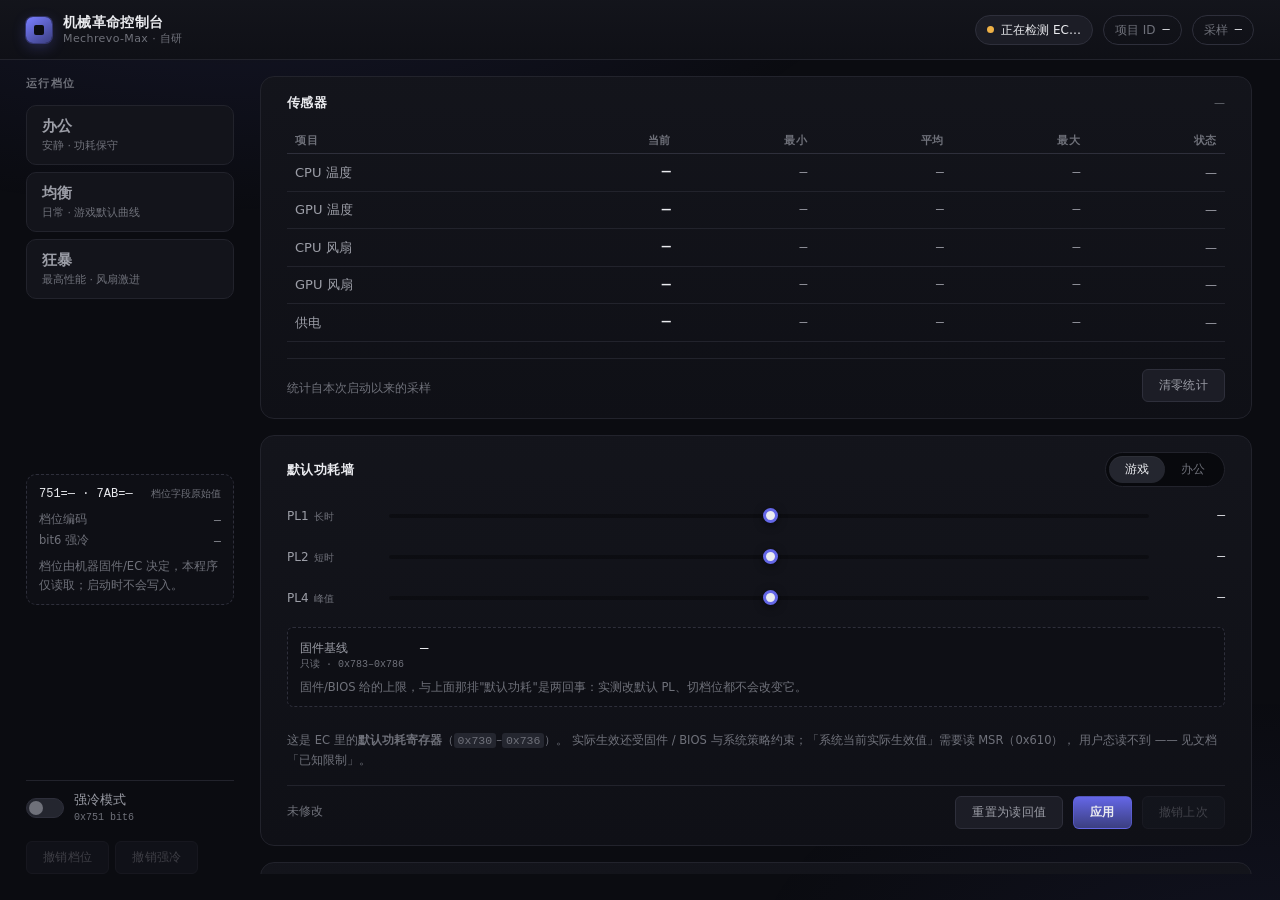
==== commit 8f3a44eb: "feat(power): v0.4.0 显示固件基线 PL + 风扇曲线只读；更正 0x783-0x786 结论 回应「界面还是没有真实显示 PL1/PL2」：把能读的都读出来，读不到的如实标边界。 " ====
--- a/app/ui/index.html
+++ b/app/ui/index.html
@@ -156,6 +156,14 @@
             </div>
           </div>
 
+          <div class="fw-row">
+            <span class="fw-label">固件基线<em>只读 · 0x783–0x786</em></span>
+            <span class="fw-values mono" id="fw-pl">—</span>
+            <span class="hint" id="fw-note">
+              固件/BIOS 给的上限，与上面那排"默认功耗"是两回事：实测改默认 PL、切档位都不会改变它。
+            </span>
+          </div>
+
           <p class="hint" id="power-source">
             这是 EC 里的<strong>默认功耗寄存器</strong>（<code>0x730</code>–<code>0x736</code>）。
             实际生效还受固件 / BIOS 与系统策略约束；「系统当前实际生效值」需要读 MSR（0x610），
@@ -203,6 +211,25 @@
             <button class="btn subtle" id="export-regs" disabled>导出 CSV</button>
           </div>
           <div class="reg-out mono" id="reg-out" aria-live="polite">—</div>
+        </section>
+
+        <!-- 风扇曲线（只读） -->
+        <section class="panel" aria-labelledby="curve-heading">
+          <div class="panel-head">
+            <h2 id="curve-heading">风扇曲线</h2>
+            <span class="panel-meta">只读 · EC 0x0F00–0x0F5F · 6 个 16 字节表</span>
+          </div>
+          <div class="reg-form">
+            <span class="hint" style="flex:1">
+              官方 profile 里只存了表名（如 <code>M1T1</code>），真正的曲线数值不在本机备份中，
+              所以下面的「温度块 ↔ 占空比块」配对是<strong>按数据特征做的候选</strong>，未经交叉核对。
+              <strong>本程序不会写这些表</strong>（写错风扇可能不转 → 过热）。
+            </span>
+            <button class="btn" id="load-curves">读取曲线</button>
+          </div>
+          <div class="curve-body" id="curve-body">
+            <p class="hint">点「读取曲线」从 EC 读一次（96 次只读访问，约 2 秒）。</p>
+          </div>
         </section>
 
       </section>
--- a/app/ui/style.css
+++ b/app/ui/style.css
@@ -668,3 +668,46 @@
   color: var(--text-dim);
   white-space: pre;
 }
+
+/* ---------- 固件基线行 ---------- */
+
+.fw-row {
+  display: flex;
+  align-items: baseline;
+  flex-wrap: wrap;
+  gap: var(--gap-xs) var(--gap);
+  padding: 10px 12px;
+  border-radius: var(--radius-sm);
+  border: 1px dashed var(--line);
+  background: oklch(17% 0.012 278);
+}
+.fw-label { font-size: 12px; color: var(--text-dim); display: flex; flex-direction: column; }
+.fw-label em { font-style: normal; font-size: 10px; color: var(--text-faint); font-family: var(--mono); }
+.fw-values { font-size: 14px; color: var(--text); }
+.fw-row .hint { margin: 0; flex: 1 1 100%; }
+
+/* ---------- 风扇曲线 ---------- */
+
+.curve-body { margin-top: 10px; display: grid; gap: var(--gap-sm); }
+.curve-grid { display: grid; grid-template-columns: repeat(auto-fit, minmax(220px, 1fr)); gap: var(--gap-sm); }
+.curve-card {
+  padding: 10px 12px;
+  border-radius: var(--radius-sm);
+  border: 1px solid var(--line-soft);
+  background: var(--surface-1);
+}
+.curve-card h3 { margin: 0 0 6px; font-size: 12px; color: var(--text-dim); font-weight: 600; }
+.curve-card .mono { font-size: 11px; color: var(--text-faint); }
+.curve-svg { width: 100%; height: 96px; display: block; margin-top: 6px; }
+.curve-svg polyline { fill: none; stroke: var(--accent-hi); stroke-width: 2; }
+.curve-svg circle { fill: var(--accent); }
+.curve-svg line { stroke: var(--line); stroke-width: 1; }
+.curve-blocks { display: grid; gap: 4px; margin-top: 4px; }
+.curve-block {
+  display: flex; gap: 10px; align-items: baseline;
+  font-family: var(--mono); font-size: 11.5px; color: var(--text-faint);
+}
+.curve-block b { color: var(--text-dim); font-weight: 500; }
+.curve-kind { font-size: 10px; padding: 1px 6px; border-radius: 999px; border: 1px solid var(--line); }
+.curve-kind[data-kind="temperature_points"] { color: var(--warn); border-color: oklch(80% 0.14 78 / .4); }
+.curve-kind[data-kind="duty_percent"] { color: var(--accent-hi); border-color: oklch(66% 0.19 278 / .4); }
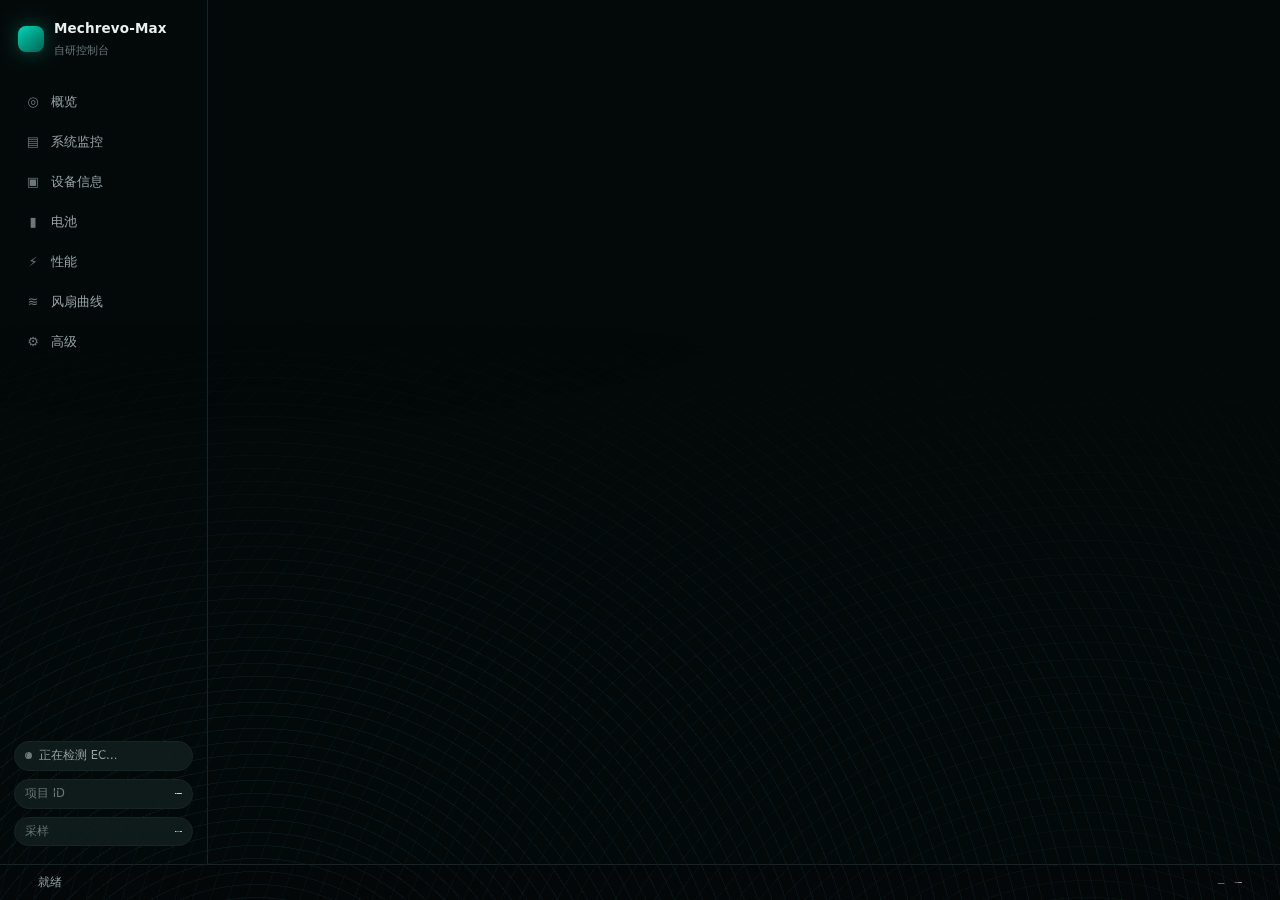
==== commit e673d31c: "feat(ui): v0.5.0 分区式界面 + 免驱扩展数据 + 风扇曲线自动加载 按官方「侧栏 + 环形仪表 + 分区页面」重做，并在数据面上超过官方。  界面（7 页，hash 路由） - 概览" ====
--- a/app/ui/index.html
+++ b/app/ui/index.html
@@ -7,117 +7,99 @@
   <link rel="stylesheet" href="style.css" />
 </head>
 <body>
-  <div class="shell">
-
-    <!-- 顶栏 -->
-    <header class="topbar">
-      <div class="brand">
-        <span class="brand-mark" aria-hidden="true"></span>
-        <div class="brand-text">
-          <strong>机械革命控制台</strong>
-          <span class="brand-sub">Mechrevo-Max · 自研</span>
+  <div class="app">
+    <!-- 背景波纹 -->
+    <div class="wave" aria-hidden="true"></div>
+
+    <!-- 侧栏 -->
+    <nav class="sidebar" aria-label="主导航">
+      <div class="side-brand">
+        <span class="side-mark" aria-hidden="true"></span>
+        <div>
+          <strong>Mechrevo-Max</strong>
+          <em id="side-version">自研控制台</em>
         </div>
       </div>
 
-      <div class="topbar-right">
+      <ul class="nav" id="nav">
+        <li><button class="nav-item" data-page="overview"><span class="nav-ico">◎</span>概览</button></li>
+        <li><button class="nav-item" data-page="monitor"><span class="nav-ico">▤</span>系统监控</button></li>
+        <li><button class="nav-item" data-page="device"><span class="nav-ico">▣</span>设备信息</button></li>
+        <li><button class="nav-item" data-page="battery"><span class="nav-ico">▮</span>电池</button></li>
+        <li><button class="nav-item" data-page="performance"><span class="nav-ico">⚡</span>性能</button></li>
+        <li><button class="nav-item" data-page="cooling"><span class="nav-ico">≋</span>风扇曲线</button></li>
+        <li><button class="nav-item" data-page="advanced"><span class="nav-ico">⚙</span>高级</button></li>
+      </ul>
+
+      <div class="side-foot">
         <div class="pill" id="ec-pill" data-state="pending">
-          <span class="dot"></span>
-          <span id="ec-text">正在检测 EC…</span>
+          <span class="dot"></span><span id="ec-text">正在检测 EC…</span>
         </div>
         <div class="pill ghost">
-          <span class="pill-label">项目 ID</span>
-          <span class="pill-value mono" id="project-id">—</span>
-        </div>
-        <div class="pill ghost" title="界面每 2 秒从硬件读一次；这里显示实际采样情况">
-          <span class="pill-label">采样</span>
-          <span class="pill-value mono" id="sample-info">—</span>
+          <span class="pill-label">项目 ID</span><span class="pill-value mono" id="project-id">—</span>
+        </div>
+        <div class="pill ghost" title="界面每 2 秒从硬件读一次">
+          <span class="pill-label">采样</span><span class="pill-value mono" id="sample-info">—</span>
         </div>
       </div>
-    </header>
-
-    <!-- EC 不可用提示 -->
-    <section class="alert" id="ec-alert" role="alert" hidden>
-      <div class="alert-head" id="ec-alert-title">EC 通道不可用</div>
-      <p class="alert-body" id="ec-alert-msg"></p>
-      <div id="alert-driver">
-        <p class="alert-hint">请以管理员身份打开 PowerShell 执行：</p>
-        <pre class="alert-code">sc.exe start UWACPIDriver
+    </nav>
+
+    <!-- 内容 -->
+    <main class="content">
+      <section class="alert" id="ec-alert" role="alert" hidden>
+        <div class="alert-head" id="ec-alert-title">EC 通道不可用</div>
+        <p class="alert-body" id="ec-alert-msg"></p>
+        <div id="alert-driver">
+          <p class="alert-hint">请以管理员身份打开 PowerShell 执行：</p>
+          <pre class="alert-code">sc.exe start UWACPIDriver
 pnputil.exe /scan-devices</pre>
-      </div>
-      <button class="btn" id="relaunch" hidden>以管理员身份重启</button>
-    </section>
-
-    <main class="stage" id="stage">
-
-      <!-- 左栏：档位 + 强冷 -->
-      <section class="rail" aria-labelledby="mode-heading">
-        <h2 class="rail-title" id="mode-heading">运行档位</h2>
-        <div class="mode-list" id="mode-list">
-          <button class="mode-btn" data-mode="office">
-            <span class="mode-name">办公</span>
-            <span class="mode-desc">安静 · 功耗保守</span>
-          </button>
-          <button class="mode-btn" data-mode="balance">
-            <span class="mode-name">均衡</span>
-            <span class="mode-desc">日常 · 游戏默认曲线</span>
-          </button>
-          <button class="mode-btn" data-mode="turbo">
-            <span class="mode-name">狂暴</span>
-            <span class="mode-desc">最高性能 · 风扇激进</span>
-          </button>
-        </div>
-
-        <!-- 位域解释：把"黑匣子"拆开给用户看 -->
-        <div class="bitfield">
-          <div class="bitfield-head">
-            <span class="mono" id="mode-raw">751=— · 7AB=—</span>
-            <span class="bitfield-note">档位字段原始值</span>
-          </div>
-          <dl class="bitfield-rows">
-            <div><dt>档位编码</dt><dd id="bf-mode">—</dd></div>
-            <div><dt>bit6 强冷</dt><dd id="bf-fanboost">—</dd></div>
-          </dl>
-          <p class="hint" id="mode-source">档位由机器固件/EC 决定，本程序仅读取；启动时不会写入。</p>
-        </div>
-
-        <div class="rail-foot">
-          <label class="switch" for="fan-boost">
-            <input type="checkbox" id="fan-boost" />
-            <span class="switch-track" aria-hidden="true"><span class="switch-thumb"></span></span>
-            <span class="switch-label">强冷模式<em>0x751 bit6</em></span>
-          </label>
-          <div class="row-actions">
-            <button class="btn subtle" id="undo-mode" disabled>撤销档位</button>
-            <button class="btn subtle" id="undo-fan" disabled>撤销强冷</button>
-          </div>
-        </div>
-      </section>
-
-      <!-- 右栏 -->
-      <section class="stage-main">
-
-        <!-- 传感器表（HWiNFO 风格：当前 / 最小 / 平均 / 最大） -->
-        <section class="panel" aria-labelledby="sensors-heading">
+        </div>
+        <button class="btn" id="relaunch" hidden>以管理员身份重启</button>
+      </section>
+
+      <!-- 概览 -->
+      <section class="page" data-page="overview">
+        <h1 class="page-title">概览</h1>
+        <div class="gauge-grid">
+          <div class="gauge-card"><div id="g-cpu-util"></div><p class="gauge-sub" id="g-cpu-name">—</p></div>
+          <div class="gauge-card"><div id="g-cpu-temp"></div></div>
+          <div class="gauge-card"><div id="g-gpu-util"></div><p class="gauge-sub" id="g-gpu-name">—</p></div>
+          <div class="gauge-card"><div id="g-gpu-temp"></div></div>
+          <div class="gauge-card"><div id="g-gpu-power"></div></div>
+          <div class="gauge-card"><div id="g-mem"></div></div>
+          <div class="gauge-card"><div id="g-battery"></div></div>
+          <div class="gauge-card"><div id="g-disk-temp"></div></div>
+        </div>
+        <div class="chip-row">
+          <span class="chip" id="chip-mode">档位 —</span>
+          <span class="chip" id="chip-boost">强冷 —</span>
+          <span class="chip" id="chip-ac">供电 —</span>
+          <span class="chip" id="chip-fan">风扇 —</span>
+        </div>
+      </section>
+
+      <!-- 系统监控 -->
+      <section class="page" data-page="monitor" hidden>
+        <h1 class="page-title">系统监控</h1>
+        <div class="panel">
           <div class="panel-head">
-            <h2 id="sensors-heading">传感器</h2>
-            <span class="panel-meta" id="sensors-meta">—</span>
+            <h2>实时读数</h2>
+            <span class="panel-meta" id="monitor-meta">—</span>
           </div>
           <table class="sensors" id="sensor-table">
             <thead>
-              <tr>
-                <th scope="col">项目</th>
-                <th scope="col">当前</th>
-                <th scope="col">最小</th>
-                <th scope="col">平均</th>
-                <th scope="col">最大</th>
-                <th scope="col">状态</th>
-              </tr>
+              <tr><th scope="col">项目</th><th scope="col">当前</th><th scope="col">最小</th><th scope="col">平均</th><th scope="col">最大</th><th scope="col">状态</th></tr>
             </thead>
             <tbody>
+              <tr data-sensor="cpu_util"><th scope="row">CPU 使用率</th><td class="v" data-col="cur">—</td><td data-col="min">—</td><td data-col="avg">—</td><td data-col="max">—</td><td data-col="state">—</td></tr>
               <tr data-sensor="cpu_temp"><th scope="row">CPU 温度</th><td class="v" data-col="cur">—</td><td data-col="min">—</td><td data-col="avg">—</td><td data-col="max">—</td><td data-col="state">—</td></tr>
+              <tr data-sensor="gpu_util"><th scope="row">GPU 使用率</th><td class="v" data-col="cur">—</td><td data-col="min">—</td><td data-col="avg">—</td><td data-col="max">—</td><td data-col="state">—</td></tr>
               <tr data-sensor="gpu_temp"><th scope="row">GPU 温度</th><td class="v" data-col="cur">—</td><td data-col="min">—</td><td data-col="avg">—</td><td data-col="max">—</td><td data-col="state">—</td></tr>
+              <tr data-sensor="gpu_power"><th scope="row">GPU 功耗</th><td class="v" data-col="cur">—</td><td data-col="min">—</td><td data-col="avg">—</td><td data-col="max">—</td><td data-col="state">—</td></tr>
+              <tr data-sensor="mem"><th scope="row">内存使用率</th><td class="v" data-col="cur">—</td><td data-col="min">—</td><td data-col="avg">—</td><td data-col="max">—</td><td data-col="state">—</td></tr>
               <tr data-sensor="cpu_fan"><th scope="row">CPU 风扇</th><td class="v" data-col="cur">—</td><td data-col="min">—</td><td data-col="avg">—</td><td data-col="max">—</td><td data-col="state">—</td></tr>
               <tr data-sensor="gpu_fan"><th scope="row">GPU 风扇</th><td class="v" data-col="cur">—</td><td data-col="min">—</td><td data-col="avg">—</td><td data-col="max">—</td><td data-col="state">—</td></tr>
+              <tr data-sensor="battery"><th scope="row">电池电量</th><td class="v" data-col="cur">—</td><td data-col="min">—</td><td data-col="avg">—</td><td data-col="max">—</td><td data-col="state">—</td></tr>
               <tr data-sensor="power_src"><th scope="row">供电</th><td class="v" data-col="cur">—</td><td data-col="min">—</td><td data-col="avg">—</td><td data-col="max">—</td><td data-col="state">—</td></tr>
             </tbody>
           </table>
@@ -126,116 +108,232 @@
             <div class="spacer"></div>
             <button class="btn subtle" id="reset-stats">清零统计</button>
           </div>
-        </section>
-
-        <!-- 功耗墙 -->
-        <section class="panel" aria-labelledby="power-heading">
+        </div>
+      </section>
+
+      <!-- 设备信息 -->
+      <section class="page" data-page="device" hidden>
+        <h1 class="page-title">设备信息</h1>
+        <div class="grid-2">
+          <div class="panel">
+            <div class="panel-head"><h2>处理器</h2></div>
+            <dl class="kv">
+              <div><dt>型号</dt><dd id="dev-cpu">—</dd></div>
+              <div><dt>核心 / 线程</dt><dd id="dev-cpu-cores">—</dd></div>
+              <div><dt>当前占用</dt><dd id="dev-cpu-util">—</dd></div>
+              <div><dt>当前温度</dt><dd id="dev-cpu-temp">—</dd></div>
+              <div><dt>风扇转速</dt><dd id="dev-cpu-fan">—</dd></div>
+            </dl>
+          </div>
+
+          <div class="panel">
+            <div class="panel-head"><h2>显卡</h2></div>
+            <dl class="kv">
+              <div><dt>型号</dt><dd id="dev-gpu">—</dd></div>
+              <div><dt>占用 / 显存占用</dt><dd id="dev-gpu-util">—</dd></div>
+              <div><dt>温度 / 功耗</dt><dd id="dev-gpu-temp">—</dd></div>
+              <div><dt>核心 / 显存频率</dt><dd id="dev-gpu-clock">—</dd></div>
+              <div><dt>显存已用</dt><dd id="dev-gpu-vram">—</dd></div>
+            </dl>
+          </div>
+
+          <div class="panel">
+            <div class="panel-head"><h2>内存</h2></div>
+            <dl class="kv">
+              <div><dt>总量</dt><dd id="dev-mem-total">—</dd></div>
+              <div><dt>已用 / 占用率</dt><dd id="dev-mem-used">—</dd></div>
+            </dl>
+          </div>
+
+          <div class="panel">
+            <div class="panel-head"><h2>存储</h2></div>
+            <dl class="kv">
+              <div><dt>型号</dt><dd id="dev-disk">—</dd></div>
+              <div><dt>容量 / 健康</dt><dd id="dev-disk-cap">—</dd></div>
+              <div><dt>温度 / 上限</dt><dd id="dev-disk-temp">—</dd></div>
+              <div><dt>磨损</dt><dd id="dev-disk-wear">—</dd></div>
+            </dl>
+          </div>
+
+          <div class="panel">
+            <div class="panel-head"><h2>系统</h2></div>
+            <dl class="kv">
+              <div><dt>操作系统</dt><dd id="dev-os">—</dd></div>
+              <div><dt>EC 项目 ID</dt><dd id="dev-project">—</dd></div>
+            </dl>
+          </div>
+
+          <div class="panel">
+            <div class="panel-head"><h2>本程序</h2></div>
+            <dl class="kv">
+              <div><dt>版本</dt><dd id="dev-version">—</dd></div>
+              <div><dt>日志目录</dt><dd class="mono small" id="dev-log">—</dd></div>
+              <div><dt>采样间隔</dt><dd id="dev-poll">2.0 秒</dd></div>
+            </dl>
+          </div>
+        </div>
+      </section>
+
+      <!-- 电池 -->
+      <section class="page" data-page="battery" hidden>
+        <h1 class="page-title">电池</h1>
+        <div class="grid-2">
+          <div class="panel">
+            <div class="panel-head"><h2>状态</h2><span class="panel-meta" id="batt-state">—</span></div>
+            <div class="battery-visual">
+              <div class="batt-shell"><div class="batt-fill" id="batt-fill"></div></div>
+              <strong class="batt-pct" id="batt-pct">—</strong>
+            </div>
+            <dl class="kv">
+              <div><dt>剩余容量</dt><dd id="batt-remain">—</dd></div>
+              <div><dt>满充容量</dt><dd id="batt-full">—</dd></div>
+              <div><dt>电压</dt><dd id="batt-volt">—</dd></div>
+              <div><dt>EC 充电上限</dt><dd id="batt-limit">—</dd></div>
+            </dl>
+          </div>
+
+          <div class="panel">
+            <div class="panel-head"><h2>健康</h2><span class="panel-meta">官方没给的部分</span></div>
+            <dl class="kv">
+              <div><dt>设计容量</dt><dd id="batt-design">—</dd></div>
+              <div><dt>损耗</dt><dd id="batt-wear">—</dd></div>
+              <div><dt>循环次数</dt><dd id="batt-cycles">—</dd></div>
+              <div><dt>电池温度</dt><dd id="batt-temp">—</dd></div>
+            </dl>
+            <p class="hint">本机 WMI 未暴露设计容量/循环次数/电池温度 —— 这些格子会显示「本机不提供」，
+              而不是编一个数字。换机型时若驱动暴露，这些会自动有值。</p>
+          </div>
+        </div>
+      </section>
+
+      <!-- 性能 -->
+      <section class="page" data-page="performance" hidden>
+        <h1 class="page-title">性能</h1>
+        <div class="grid-2">
+          <div class="panel">
+            <div class="panel-head"><h2>运行档位</h2><span class="panel-meta" id="mode-source">由机器固件/EC 决定，本程序仅读取</span></div>
+            <div class="mode-list" id="mode-list">
+              <button class="mode-btn" data-mode="office"><span class="mode-name">办公</span><span class="mode-desc">安静 · 功耗保守</span></button>
+              <button class="mode-btn" data-mode="balance"><span class="mode-name">均衡</span><span class="mode-desc">日常 · 游戏默认曲线</span></button>
+              <button class="mode-btn" data-mode="turbo"><span class="mode-name">狂暴</span><span class="mode-desc">最高性能 · 风扇激进</span></button>
+            </div>
+            <div class="bitfield">
+              <div class="bitfield-head"><span class="mono" id="mode-raw">751=— · 7AB=—</span><span class="bitfield-note">原始值</span></div>
+              <dl class="bitfield-rows">
+                <div><dt>档位编码</dt><dd id="bf-mode">—</dd></div>
+                <div><dt>强冷位</dt><dd id="bf-fanboost">—</dd></div>
+              </dl>
+            </div>
+            <label class="switch" for="fan-boost">
+              <input type="checkbox" id="fan-boost" />
+              <span class="switch-track" aria-hidden="true"><span class="switch-thumb"></span></span>
+              <span class="switch-label">强冷模式</span>
+            </label>
+            <div class="row-actions">
+              <button class="btn subtle" id="undo-mode" disabled>撤销档位</button>
+              <button class="btn subtle" id="undo-fan" disabled>撤销强冷</button>
+            </div>
+          </div>
+
+          <div class="panel">
+            <div class="panel-head">
+              <h2>功耗墙</h2>
+              <div class="tabs" id="power-tabs" role="tablist">
+                <button class="tab" role="tab" data-power-mode="gaming" aria-controls="sliders" aria-selected="true">游戏</button>
+                <button class="tab" role="tab" data-power-mode="office" aria-controls="sliders" aria-selected="false">办公</button>
+              </div>
+            </div>
+            <div class="sliders" id="sliders" role="tabpanel">
+              <div class="slider-row">
+                <label class="slider-label" for="pl1">PL1<em>长时</em></label>
+                <input type="range" id="pl1" min="5" max="200" step="1" aria-describedby="pl1-out" />
+                <output class="mono" id="pl1-out">—</output>
+              </div>
+              <div class="slider-row">
+                <label class="slider-label" for="pl2">PL2<em>短时</em></label>
+                <input type="range" id="pl2" min="5" max="200" step="1" aria-describedby="pl2-out" />
+                <output class="mono" id="pl2-out">—</output>
+              </div>
+              <div class="slider-row">
+                <label class="slider-label" for="pl4">PL4<em>峰值</em></label>
+                <input type="range" id="pl4" min="0" max="255" step="1" aria-describedby="pl4-out" />
+                <output class="mono" id="pl4-out">—</output>
+              </div>
+            </div>
+            <div class="fw-row">
+              <span class="fw-label">固件基线<em>只读</em></span>
+              <span class="fw-values mono" id="fw-pl">—</span>
+            </div>
+            <p class="hint" id="power-source">
+              上面是可写的<strong>默认功耗寄存器</strong>，下面两排是固件基线。实测：改默认值、切档位都不会改变固件基线；
+              若要确认"功耗真的被限制住了"，需要读 MSR（用户态无权限）。
+            </p>
+            <div class="panel-actions">
+              <span class="pending mono" id="pending">未修改</span>
+              <div class="spacer"></div>
+              <button class="btn subtle" id="reset-power">重置</button>
+              <button class="btn" id="apply-power">应用</button>
+              <button class="btn subtle" id="undo-power" disabled>撤销上次</button>
+            </div>
+          </div>
+
+          <div class="panel span-2">
+            <div class="panel-head"><h2>自定义配置</h2><span class="panel-meta">功耗墙 + 强冷 存成一组，一键套用</span></div>
+            <div class="profile-form">
+              <label class="field"><span>配置名</span><input type="text" id="profile-name" maxlength="32" placeholder="例如：安静办公 / 游戏全开" /></label>
+              <button class="btn" id="save-profile">用当前滑块值保存</button>
+            </div>
+            <ul class="profile-list" id="profile-list"><li class="empty">还没有自定义配置</li></ul>
+            <p class="hint">保存位置：<code id="profile-path">%LOCALAPPDATA%\Mechrevo-Max\profiles.json</code></p>
+          </div>
+        </div>
+      </section>
+
+      <!-- 风扇曲线 -->
+      <section class="page" data-page="cooling" hidden>
+        <h1 class="page-title">风扇曲线</h1>
+        <div class="panel">
           <div class="panel-head">
-            <h2 id="power-heading">默认功耗墙</h2>
-            <div class="tabs" id="power-tabs" role="tablist" aria-labelledby="power-heading">
-              <button class="tab" role="tab" data-power-mode="gaming" aria-controls="sliders" aria-selected="true">游戏</button>
-              <button class="tab" role="tab" data-power-mode="office" aria-controls="sliders" aria-selected="false">办公</button>
-            </div>
-          </div>
-
-          <div class="sliders" id="sliders" role="tabpanel" aria-labelledby="power-heading">
-            <div class="slider-row">
-              <label class="slider-label" for="pl1">PL1<em>长时</em></label>
-              <input type="range" id="pl1" min="5" max="200" step="1" aria-describedby="pl1-out" />
-              <output class="mono" id="pl1-out">—</output>
-            </div>
-            <div class="slider-row">
-              <label class="slider-label" for="pl2">PL2<em>短时</em></label>
-              <input type="range" id="pl2" min="5" max="200" step="1" aria-describedby="pl2-out" />
-              <output class="mono" id="pl2-out">—</output>
-            </div>
-            <div class="slider-row">
-              <label class="slider-label" for="pl4">PL4<em>峰值</em></label>
-              <input type="range" id="pl4" min="0" max="255" step="1" aria-describedby="pl4-out" />
-              <output class="mono" id="pl4-out">—</output>
-            </div>
-          </div>
-
-          <div class="fw-row">
-            <span class="fw-label">固件基线<em>只读 · 0x783–0x786</em></span>
-            <span class="fw-values mono" id="fw-pl">—</span>
-            <span class="hint" id="fw-note">
-              固件/BIOS 给的上限，与上面那排"默认功耗"是两回事：实测改默认 PL、切档位都不会改变它。
-            </span>
-          </div>
-
-          <p class="hint" id="power-source">
-            这是 EC 里的<strong>默认功耗寄存器</strong>（<code>0x730</code>–<code>0x736</code>）。
-            实际生效还受固件 / BIOS 与系统策略约束；「系统当前实际生效值」需要读 MSR（0x610），
-            用户态读不到 —— 见文档「已知限制」。
-          </p>
-
+            <h2>温度与转速的关系</h2>
+            <span class="panel-meta" id="curve-meta">自动读取中…</span>
+          </div>
+          <div class="curve-body" id="curve-body">
+            <p class="hint">正在从 EC 读取曲线表…</p>
+          </div>
           <div class="panel-actions">
-            <span class="pending mono" id="pending">未修改</span>
+            <span class="hint" id="curve-note">只读展示。官方只保存表名（如 M1T1），曲线数值不在本机备份里，因此这里的配对是**按数据特征推测**的。</span>
             <div class="spacer"></div>
-            <button class="btn subtle" id="reset-power">重置为读回值</button>
-            <button class="btn" id="apply-power">应用</button>
-            <button class="btn subtle" id="undo-power" disabled>撤销上次</button>
-          </div>
-        </section>
-
-        <!-- 自定义配置 -->
-        <section class="panel" aria-labelledby="profiles-heading">
-          <div class="panel-head">
-            <h2 id="profiles-heading">自定义配置</h2>
-            <span class="panel-meta">功耗墙 + 强冷 存成一组，一键套用</span>
-          </div>
-          <div class="profile-form">
-            <label class="field">
-              <span>配置名</span>
-              <input type="text" id="profile-name" maxlength="32" placeholder="例如：安静办公 / 游戏全开" />
-            </label>
-            <button class="btn" id="save-profile">用当前滑块值保存</button>
-          </div>
-          <ul class="profile-list" id="profile-list">
-            <li class="empty">还没有自定义配置</li>
-          </ul>
-          <p class="hint">保存位置：<code id="profile-path">%LOCALAPPDATA%\Mechrevo-Max\profiles.json</code></p>
-        </section>
-
-        <!-- 寄存器浏览器 -->
-        <section class="panel" aria-labelledby="regs-heading">
-          <div class="panel-head">
-            <h2 id="regs-heading">寄存器浏览器</h2>
-            <span class="panel-meta">只读，用于自查/排障（一次最多 64 个地址）</span>
-          </div>
+            <button class="btn subtle" id="reload-curves">重新读取</button>
+          </div>
+        </div>
+      </section>
+
+      <!-- 高级 -->
+      <section class="page" data-page="advanced" hidden>
+        <h1 class="page-title">高级</h1>
+        <div class="panel">
+          <div class="panel-head"><h2>寄存器浏览器</h2><span class="panel-meta">只读 · 一次最多 64 个地址</span></div>
           <div class="reg-form">
             <input type="text" id="reg-addrs" placeholder="0x751 0x730-0x732 0x43E"
-                   aria-label="要读取的地址，空格分隔，支持 0x730-0x735 区间" />
+                   aria-label="要读取的地址，空格分隔，支持区间" />
             <button class="btn" id="read-regs">读取</button>
             <button class="btn subtle" id="export-regs" disabled>导出 CSV</button>
           </div>
           <div class="reg-out mono" id="reg-out" aria-live="polite">—</div>
-        </section>
-
-        <!-- 风扇曲线（只读） -->
-        <section class="panel" aria-labelledby="curve-heading">
-          <div class="panel-head">
-            <h2 id="curve-heading">风扇曲线</h2>
-            <span class="panel-meta">只读 · EC 0x0F00–0x0F5F · 6 个 16 字节表</span>
-          </div>
-          <div class="reg-form">
-            <span class="hint" style="flex:1">
-              官方 profile 里只存了表名（如 <code>M1T1</code>），真正的曲线数值不在本机备份中，
-              所以下面的「温度块 ↔ 占空比块」配对是<strong>按数据特征做的候选</strong>，未经交叉核对。
-              <strong>本程序不会写这些表</strong>（写错风扇可能不转 → 过热）。
-            </span>
-            <button class="btn" id="load-curves">读取曲线</button>
-          </div>
-          <div class="curve-body" id="curve-body">
-            <p class="hint">点「读取曲线」从 EC 读一次（96 次只读访问，约 2 秒）。</p>
-          </div>
-        </section>
-
+        </div>
+        <div class="panel">
+          <div class="panel-head"><h2>说明与边界</h2></div>
+          <ul class="notes">
+            <li>所有 EC 访问只读/写入都经进程级闸门（间隔 ≥20 ms 且不重叠），默认 50 次/秒。</li>
+            <li>电池的设计容量、循环次数、温度：本机 WMI 不暴露，界面显示「本机不提供」。</li>
+            <li>CPU/GPU 使用率、内存、GPU 功耗、SSD 温度与磨损：全部免驱读取，不经过 EC。</li>
+            <li>风扇曲线写入未实现（写错风扇可能不转 → 过热），只读展示用于核对。</li>
+            <li>本程序不联网、不上报任何数据。</li>
+          </ul>
+        </div>
       </section>
     </main>
 
-    <!-- 底部状态 / 日志 -->
     <footer class="statusbar">
       <span id="status-msg" role="status" aria-live="polite">就绪</span>
       <span id="persist-error" class="persist-error" role="status" aria-live="polite" hidden></span>
@@ -243,7 +341,6 @@
       <span class="mono hint" id="log-path">—</span>
       <span class="mono" id="clock">—</span>
     </footer>
-    <!-- 常驻 live 区：role="alert" + hidden 切换时播报不稳定 -->
     <div id="alert-live" class="sr-only" role="alert" aria-live="assertive"></div>
   </div>
 
--- a/app/ui/style.css
+++ b/app/ui/style.css
@@ -1,582 +1,203 @@
-/* 机械革命控制台 · 工业仪表盘风格
-   设计锚点: 官方品牌色 #5E5AE4 (来自 appsettings maincolor)
-   原则: 非均匀节奏、分层表面、读数优先、动效服务于状态变化 */
+/* 机械革命控制台 · Mechrevo-Max
+   视觉方向：深空黑 + 青绿仪表（对齐官方观感），但层次、间距、状态语义更明确。
+   原则：数据优先、环形仪表、非均匀节奏、动效只服务状态变化。 */
 
 :root {
-  /* 表面层次 —— 带极轻微紫调的冷灰, 避免纯黑的廉价感 */
-  --bg: oklch(15.5% 0.012 278);
-  --surface-1: oklch(19.5% 0.014 278);
-  --surface-2: oklch(23.5% 0.016 278);
-  --surface-3: oklch(27% 0.018 278);
-  --line: oklch(31% 0.02 278);
-  --line-soft: oklch(26% 0.016 278);
-
-  /* 文本 */
-  --text: oklch(94% 0.006 278);
-  --text-dim: oklch(70% 0.014 278);
-  --text-faint: oklch(55% 0.014 278);
-
-  /* 品牌强调色 */
-  --accent: oklch(58% 0.19 278);
-  --accent-hi: oklch(66% 0.19 278);
-  --accent-dim: oklch(40% 0.11 278);
-
-  /* 语义色 */
-  --ok: oklch(74% 0.14 158);
-  --warn: oklch(80% 0.14 78);
-  --danger: oklch(65% 0.19 26);
-
-  /* 节奏 —— 非均匀, 有意区分层级 */
-  --gap-xs: 6px;
-  --gap-sm: 10px;
-  --gap: 16px;
-  --gap-lg: 26px;
-  --gap-xl: 38px;
-
-  --radius-sm: 6px;
-  --radius: 10px;
-  --radius-lg: 14px;
-
+  --bg: oklch(13% 0.012 200);
+  --surface-1: oklch(17.5% 0.014 200);
+  --surface-2: oklch(21% 0.016 200);
+  --surface-3: oklch(25% 0.018 200);
+  --line: oklch(30% 0.02 195);
+  --line-soft: oklch(25% 0.016 200);
+
+  --text: oklch(95% 0.006 200);
+  --text-dim: oklch(72% 0.012 200);
+  --text-faint: oklch(56% 0.014 200);
+
+  --accent: oklch(78% 0.15 178);      /* 青绿 */
+  --accent-hi: oklch(86% 0.16 178);
+  --accent-dim: oklch(45% 0.09 178);
+
+  --ok: oklch(80% 0.15 165);
+  --warn: oklch(82% 0.15 80);
+  --danger: oklch(66% 0.19 25);
+
+  --gap-xs: 6px; --gap-sm: 10px; --gap: 16px; --gap-lg: 26px; --gap-xl: 38px;
+  --radius-sm: 8px; --radius: 12px; --radius-lg: 16px;
   --ease: cubic-bezier(0.22, 1, 0.36, 1);
   --dur: 220ms;
-
   --font: system-ui, -apple-system, "Segoe UI", "Microsoft YaHei UI", "PingFang SC", sans-serif;
-  --mono: ui-monospace, "Cascadia Mono", "JetBrains Mono", Consolas, "Courier New", monospace;
+  --mono: ui-monospace, "Cascadia Mono", "JetBrains Mono", Consolas, monospace;
 }
 
 * { box-sizing: border-box; }
-
-html, body {
-  margin: 0;
-  height: 100%;
-  background: var(--bg);
-  color: var(--text);
-  font-family: var(--font);
-  font-size: 14px;
-  line-height: 1.5;
-  overflow: hidden;
-  user-select: none;
-}
+html, body { margin: 0; height: 100%; background: var(--bg); color: var(--text);
+  font-family: var(--font); font-size: 14px; line-height: 1.55; overflow: hidden; user-select: none; }
 
 .mono { font-family: var(--mono); font-variant-numeric: tabular-nums; }
+.small { font-size: 11.5px; }
+.hint { font-size: 11.5px; color: var(--text-faint); line-height: 1.6; margin: 8px 0 0; }
+.hint code { font-family: var(--mono); background: var(--surface-3); padding: 1px 5px; border-radius: 4px; }
 .spacer { flex: 1; }
-
-/* 背景微光 —— 让画面不扁平 */
-body::before {
-  content: "";
-  position: fixed;
-  inset: 0;
-  pointer-events: none;
+.sr-only { position: absolute; width: 1px; height: 1px; margin: -1px; padding: 0; overflow: hidden;
+  clip: rect(0 0 0 0); clip-path: inset(50%); white-space: nowrap; border: 0; }
+
+/* ---------- 背景波纹 ---------- */
+.wave {
+  position: fixed; inset: 0; pointer-events: none; z-index: 0;
   background:
-    radial-gradient(1100px 520px at 18% -12%, oklch(58% 0.19 278 / 0.13), transparent 62%),
-    radial-gradient(900px 460px at 100% 108%, oklch(58% 0.19 278 / 0.07), transparent 60%);
-}
-
-.shell {
-  position: relative;
-  height: 100%;
-  width: 100%;
-  display: grid;
-  grid-template-rows: auto auto minmax(0, 1fr) auto;
-  /* 关键: 显式声明单列并允许收缩.
-     否则隐式列的 min 是 min-content, 会被子元素撑宽导致整页横向溢出. */
-  grid-template-columns: minmax(0, 1fr);
-  overflow: hidden;
-}
-
-/* ---------- 顶栏 ---------- */
-
-.topbar {
-  display: flex;
-  align-items: center;
-  justify-content: space-between;
-  padding: 14px var(--gap-lg);
-  border-bottom: 1px solid var(--line-soft);
-  background: linear-gradient(180deg, var(--surface-1), oklch(17.5% 0.013 278));
-}
-
-.brand { display: flex; align-items: center; gap: 11px; }
-
-.brand-mark {
-  width: 26px;
-  height: 26px;
-  border-radius: 7px;
-  background: linear-gradient(145deg, var(--accent-hi), var(--accent-dim));
-  box-shadow: 0 0 0 1px oklch(58% 0.19 278 / 0.35), 0 4px 14px oklch(58% 0.19 278 / 0.28);
-  position: relative;
-}
-.brand-mark::after {
-  content: "";
-  position: absolute;
-  inset: 8px;
-  border-radius: 2px;
-  background: var(--bg);
-}
-
-.brand-text { display: flex; flex-direction: column; line-height: 1.25; }
-.brand-text strong { font-size: 14px; letter-spacing: 0.3px; }
-.brand-sub { font-size: 11px; color: var(--text-faint); letter-spacing: 0.4px; }
-
-.topbar-right { display: flex; align-items: center; gap: var(--gap-sm); }
-
-.pill {
-  display: inline-flex;
-  align-items: center;
-  gap: 7px;
-  padding: 5px 11px;
-  border-radius: 999px;
-  background: var(--surface-2);
-  border: 1px solid var(--line);
-  font-size: 12px;
-}
-.pill.ghost { background: transparent; }
+    repeating-radial-gradient(circle at 20% 120%, oklch(22% 0.02 195 / .55) 0 1px, transparent 1px 13px),
+    repeating-radial-gradient(circle at 85% 130%, oklch(20% 0.018 195 / .45) 0 1px, transparent 1px 17px),
+    radial-gradient(120% 80% at 20% 0%, oklch(24% 0.03 180 / .35), transparent 60%);
+  mask-image: linear-gradient(180deg, transparent 35%, black 75%);
+}
+
+/* ---------- 框架 ---------- */
+.app {
+  position: relative; z-index: 1; height: 100%;
+  display: grid; grid-template-columns: 208px minmax(0, 1fr);
+  grid-template-rows: minmax(0, 1fr) auto;
+  grid-template-areas: "side content" "status status";
+}
+
+/* ---------- 侧栏 ---------- */
+.sidebar {
+  grid-area: side; display: flex; flex-direction: column; gap: var(--gap);
+  padding: 18px 14px; border-right: 1px solid var(--line-soft);
+  min-height: 0; overflow-y: auto;
+}
+.side-brand { display: flex; align-items: center; gap: 10px; padding: 0 4px 6px; }
+.side-mark { width: 26px; height: 26px; border-radius: 8px; flex: none;
+  background: linear-gradient(140deg, var(--accent), var(--accent-dim));
+  box-shadow: 0 0 18px oklch(78% 0.15 178 / .35); }
+.side-brand strong { display: block; font-size: 13.5px; letter-spacing: .01em; }
+.side-brand em { font-style: normal; font-size: 10.5px; color: var(--text-faint); }
+
+.nav { list-style: none; margin: 0; padding: 0; display: grid; gap: 2px; }
+.nav-item {
+  width: 100%; display: flex; align-items: center; gap: 10px;
+  padding: 9px 11px; border: 0; border-radius: var(--radius-sm);
+  background: transparent; color: var(--text-dim); font: inherit; font-size: 13px;
+  text-align: left; cursor: pointer; transition: background var(--dur) var(--ease), color var(--dur) var(--ease);
+}
+.nav-item:hover { background: var(--surface-2); color: var(--text); }
+.nav-item[aria-current="page"] { background: var(--surface-2); color: var(--text); }
+.nav-item[aria-current="page"] .nav-ico { color: var(--accent-hi); }
+.nav-item:focus-visible { outline: 2px solid var(--accent-hi); outline-offset: 1px; }
+.nav-ico { width: 16px; text-align: center; color: var(--text-faint); font-size: 13px; }
+
+.side-foot { margin-top: auto; display: grid; gap: 8px; padding-top: 10px; }
+.pill { display: inline-flex; align-items: center; gap: 7px; padding: 5px 10px;
+  border-radius: 999px; background: var(--surface-2); border: 1px solid var(--line-soft);
+  font-size: 11.5px; color: var(--text-dim); }
+.pill .dot { width: 7px; height: 7px; border-radius: 50%; background: var(--text-faint); }
+.pill[data-state="ready"] { border-color: oklch(80% 0.15 165 / .35); }
+.pill[data-state="ready"] .dot { background: var(--ok); box-shadow: 0 0 8px var(--ok); }
+.pill[data-state="error"] .dot { background: var(--danger); box-shadow: 0 0 8px var(--danger); }
+.pill.ghost { justify-content: space-between; }
 .pill-label { color: var(--text-faint); }
-
-.pill .dot {
-  width: 7px; height: 7px; border-radius: 50%;
-  background: var(--text-faint);
-  transition: background var(--dur) var(--ease), box-shadow var(--dur) var(--ease);
-}
-.pill[data-state="ready"] .dot { background: var(--ok); box-shadow: 0 0 8px oklch(74% 0.14 158 / 0.7); }
-.pill[data-state="error"] .dot { background: var(--danger); box-shadow: 0 0 8px oklch(65% 0.19 26 / 0.7); }
-.pill[data-state="pending"] .dot { background: var(--warn); animation: pulse 1.2s ease-in-out infinite; }
-
-@keyframes pulse { 0%,100% { opacity: 1 } 50% { opacity: 0.35 } }
+.pill-value { color: var(--text); }
+
+/* ---------- 内容 ---------- */
+.content { grid-area: content; min-height: 0; overflow-y: auto; padding: var(--gap-lg) var(--gap-xl) var(--gap-xl); }
+.page { display: none; }
+.page[data-active] { display: block; }
+.page-title { margin: 0 0 var(--gap-lg); font-size: 19px; font-weight: 600; letter-spacing: .01em; }
 
 /* ---------- 告警 ---------- */
-
-.alert {
-  margin: 0 var(--gap-lg) var(--gap);
-  padding: var(--gap) var(--gap-lg);
-  border-radius: var(--radius);
-  border: 1px solid oklch(65% 0.19 26 / 0.4);
-  background: linear-gradient(180deg, oklch(24% 0.06 26), oklch(20% 0.04 26));
-  border-left: 3px solid var(--danger);
-}
-.alert-head { font-weight: 600; color: oklch(80% 0.12 26); margin-bottom: 6px; }
-.alert-body { margin: 0 0 10px; color: var(--text-dim); font-size: 13px; white-space: pre-wrap; }
-.alert-hint { margin: 0 0 6px; font-size: 12px; color: var(--text-faint); }
-.alert-code {
-  margin: 0;
-  padding: 10px 12px;
-  border-radius: var(--radius-sm);
-  background: oklch(13% 0.01 278);
-  border: 1px solid var(--line-soft);
-  font-family: var(--mono);
-  font-size: 12px;
-  color: var(--text-dim);
-  user-select: text;
-}
-
-/* ---------- 主体 ---------- */
-
-.stage {
-  display: grid;
-  grid-template-columns: 208px minmax(0, 1fr);
-  gap: var(--gap-lg);
-  padding: var(--gap) var(--gap-lg) var(--gap-lg);
-  min-height: 0;
-  overflow: hidden;
-}
-
-/* 关键: grid/flex 子项默认 min-width:auto 会阻止收缩导致溢出 */
-.stage > *,
-.stage-main > *,
-.panel > * { min-width: 0; }
-
-/* 左栏: 档位 */
-.rail {
-  display: flex;
-  flex-direction: column;
-  gap: var(--gap-sm);
-  min-height: 0;
-  overflow-y: auto;
-  overflow-x: hidden;
-}
-
-.rail-title {
-  margin: 0 0 2px;
-  font-size: 11px;
-  font-weight: 600;
-  letter-spacing: 1.4px;
-  text-transform: uppercase;
-  color: var(--text-faint);
-}
-
-.mode-list { display: flex; flex-direction: column; gap: 7px; }
-
-.mode-btn {
-  position: relative;
-  display: flex;
-  flex-direction: column;
-  align-items: flex-start;
-  gap: 2px;
-  padding: 11px 13px 11px 15px;
-  border-radius: var(--radius);
-  border: 1px solid var(--line-soft);
-  background: var(--surface-1);
-  color: var(--text-dim);
-  font-family: inherit;
-  text-align: left;
-  cursor: pointer;
-  transition: background var(--dur) var(--ease), border-color var(--dur) var(--ease),
-              color var(--dur) var(--ease), transform 120ms var(--ease);
-}
-.mode-btn::before {
-  content: "";
-  position: absolute;
-  left: 0; top: 50%;
-  width: 3px; height: 0;
-  border-radius: 0 3px 3px 0;
-  background: var(--accent);
-  transform: translateY(-50%);
-  transition: height var(--dur) var(--ease), box-shadow var(--dur) var(--ease);
-}
-.mode-btn:hover { background: var(--surface-2); color: var(--text); border-color: var(--line); }
-.mode-btn:active { transform: scale(0.985); }
-
-.mode-btn[aria-pressed="true"] {
-  background: linear-gradient(100deg, oklch(26% 0.06 278), var(--surface-2) 70%);
-  border-color: oklch(58% 0.19 278 / 0.5);
-  color: var(--text);
-}
-.mode-btn[aria-pressed="true"]::before { height: 62%; box-shadow: 0 0 10px oklch(58% 0.19 278 / 0.8); }
-
-.mode-name { font-size: 15px; font-weight: 600; letter-spacing: 0.4px; }
-.mode-desc { font-size: 11px; color: var(--text-faint); }
-
-.rail-foot {
-  margin-top: auto;
-  display: flex;
-  flex-direction: column;
-  gap: var(--gap-xs);
-  padding-top: var(--gap-sm);
-  border-top: 1px solid var(--line-soft);
-}
-.raw-fields { font-size: 11px; color: var(--text-faint); letter-spacing: 0.3px; }
-
-/* 右侧 */
-.stage-main {
-  /* v0.3.0：右栏从 2 个面板变成 4 个（传感器/功耗墙/自定义配置/寄存器浏览器），
-     固定两行的 grid 会把它裁掉 —— 改成竖排 + 整栏滚动，让面板保持自然高度。 */
-  display: flex;
-  flex-direction: column;
-  gap: var(--gap);
-  min-height: 0;
-  overflow-y: auto;
-  overflow-x: hidden;
-  padding-right: 2px;
-}
-
-/* 读数区 —— flex 换行, 结构上不可能溢出 */
-/* 传感器表样式见文件末尾「传感器表」段（v0.3.0 把读数卡换成了表格） */
-
-/* 功耗面板 */
-.panel {
-  padding: var(--gap) var(--gap-lg) var(--gap);
-  border-radius: var(--radius-lg);
-  border: 1px solid var(--line-soft);
-  background: linear-gradient(180deg, var(--surface-1), oklch(17.5% 0.013 278));
-  display: flex;
-  flex-direction: column;
-  gap: var(--gap);
-  /* 面板本身不再内部滚动（那样会裁内容），高度由内容决定，滚动交给 .stage-main */
-  flex: 0 0 auto;
-  min-height: 0;
-  overflow: visible;
-}
-
-.panel-head { display: flex; align-items: center; justify-content: space-between; }
-.panel-head h2 {
-  margin: 0;
-  font-size: 13px;
-  font-weight: 600;
-  letter-spacing: 0.4px;
-  color: var(--text);
-}
-
-.tabs {
-  display: inline-flex;
-  padding: 3px;
-  border-radius: 999px;
-  background: oklch(14% 0.01 278);
-  border: 1px solid var(--line-soft);
-}
-.tab {
-  padding: 5px 16px;
-  border: 0;
-  border-radius: 999px;
-  background: transparent;
-  color: var(--text-faint);
-  font-family: inherit;
-  font-size: 12px;
-  cursor: pointer;
-  transition: background var(--dur) var(--ease), color var(--dur) var(--ease);
-}
-.tab:hover { color: var(--text-dim); }
-.tab[aria-selected="true"] {
-  background: var(--surface-3);
-  color: var(--text);
-  box-shadow: 0 1px 0 oklch(100% 0 0 / 0.04) inset;
-}
-
-.sliders { display: flex; flex-direction: column; gap: 15px; }
-
-.slider-row {
-  display: grid;
-  grid-template-columns: 84px 1fr 62px;
-  align-items: center;
-  gap: var(--gap);
-}
-.slider-label {
-  font-size: 12px;
-  color: var(--text-dim);
-  display: flex;
-  align-items: baseline;
-  gap: 5px;
-}
-.slider-label em {
-  font-style: normal;
-  font-size: 10px;
-  color: var(--text-faint);
-}
-.slider-row output {
-  font-size: 13px;
-  text-align: right;
-  color: var(--text);
-}
-
-input[type="range"] {
-  -webkit-appearance: none;
-  appearance: none;
-  width: 100%;
-  height: 22px;
-  background: transparent;
-  cursor: pointer;
-}
-input[type="range"]::-webkit-slider-runnable-track {
-  height: 4px;
-  border-radius: 3px;
-  background: linear-gradient(90deg, var(--accent-dim) 0%, var(--accent-dim) var(--fill, 0%),
-              oklch(16% 0.01 278) var(--fill, 0%), oklch(16% 0.01 278) 100%);
-}
-input[type="range"]::-webkit-slider-thumb {
-  -webkit-appearance: none;
-  width: 15px;
-  height: 15px;
-  margin-top: -5.5px;
-  border-radius: 50%;
-  background: var(--text);
-  border: 3px solid var(--accent);
-  box-shadow: 0 2px 8px oklch(0% 0 0 / 0.5);
-  transition: transform 120ms var(--ease), border-color var(--dur) var(--ease);
-}
-input[type="range"]:hover::-webkit-slider-thumb { transform: scale(1.12); }
-input[type="range"]:active::-webkit-slider-thumb { transform: scale(1.22); }
-input[type="range"]:disabled { opacity: 0.4; cursor: not-allowed; }
-
-.panel-actions {
-  display: flex;
-  align-items: center;
-  gap: var(--gap-sm);
-  padding-top: var(--gap-sm);
-  border-top: 1px solid var(--line-soft);
-  margin-top: auto;
-}
-
-.pending { font-size: 12px; color: var(--text-faint); }
-.pending[data-dirty="true"] { color: var(--warn); }
-
-.btn {
-  padding: 7px 16px;
-  border-radius: var(--radius-sm);
-  border: 1px solid oklch(58% 0.19 278 / 0.55);
-  background: linear-gradient(180deg, var(--accent), var(--accent-dim));
-  color: var(--text);
-  font-family: inherit;
-  font-size: 12px;
-  font-weight: 600;
-  letter-spacing: 0.3px;
-  cursor: pointer;
-  transition: filter var(--dur) var(--ease), transform 120ms var(--ease);
-}
-.btn:hover:not(:disabled) { filter: brightness(1.15); }
-.btn:active:not(:disabled) { transform: translateY(1px); }
-.btn:disabled { opacity: 0.35; cursor: not-allowed; }
-
-.btn.subtle {
-  background: var(--surface-2);
-  border-color: var(--line);
-  color: var(--text-dim);
-  font-weight: 500;
-}
-.btn.subtle:hover:not(:disabled) { background: var(--surface-3); color: var(--text); }
-
-/* 状态栏 */
-.statusbar {
-  display: flex;
-  align-items: center;
-  gap: var(--gap);
-  padding: 9px var(--gap-lg);
-  border-top: 1px solid var(--line-soft);
-  background: var(--surface-1);
-  font-size: 12px;
-  color: var(--text-faint);
-}
-#status-msg[data-kind="ok"] { color: var(--ok); }
-#status-msg[data-kind="err"] { color: var(--danger); }
-#status-msg[data-kind="busy"] { color: var(--warn); }
-
-/* 忙碌态 */
-body[data-busy="true"] .mode-btn,
-body[data-busy="true"] .btn { pointer-events: none; opacity: 0.55; }
-
-/* 滚动条 */
-::-webkit-scrollbar { width: 9px; height: 9px; }
-::-webkit-scrollbar-track { background: transparent; }
-::-webkit-scrollbar-thumb {
-  background: var(--surface-3);
-  border-radius: 5px;
-  border: 2px solid transparent;
-  background-clip: content-box;
-}
-::-webkit-scrollbar-thumb:hover { background: var(--line); background-clip: content-box; }
-
-/* ---------- 窄窗口自适应 ---------- */
-
-@media (max-width: 1000px) {
-  #readout-power { grid-column: 1 / -1; }
-}
-
-@media (max-width: 860px) {
-  .stage {
-    grid-template-columns: minmax(0, 1fr);
-    overflow: auto;
-  }
-  .mode-list { flex-direction: row; flex-wrap: wrap; }
-  .mode-btn { flex: 1 1 30%; }
-  .rail-title { margin-top: var(--gap-sm); }
-}
-
-@media (max-width: 700px) {
-  .panel-head { flex-direction: column; align-items: flex-start; gap: var(--gap-sm); }
-}
-
-/* ---------- 可访问性 ---------- */
-
-/* 键盘焦点必须可见：此前只有 hover/active，键盘用户看不到焦点在哪 */
-.mode-btn:focus-visible,
-.btn:focus-visible,
-.tab:focus-visible,
-input[type="range"]:focus-visible {
-  outline: 2px solid var(--accent-hi);
-  outline-offset: 2px;
-  border-radius: var(--radius-sm);
-}
-
-/* 尊重系统"减少动效"设置 */
-@media (prefers-reduced-motion: reduce) {
-  *,
-  *::before,
-  *::after {
-    animation-duration: 0.01ms !important;
-    animation-iteration-count: 1 !important;
-    transition-duration: 0.01ms !important;
-  }
-  .mode-btn:active,
-  .btn:active:not(:disabled),
-  input[type="range"]:active::-webkit-slider-thumb {
-    transform: none;
-  }
-}
-
-/* ---------- 可访问性补充（v0.1.4） ---------- */
-
-/* 视觉隐藏但保留在无障碍树里：用于常驻 live 区 */
-.sr-only {
-  position: absolute;
-  width: 1px;
-  height: 1px;
-  margin: -1px;
-  padding: 0;
-  overflow: hidden;
-  clip: rect(0 0 0 0);
-  clip-path: inset(50%);
-  white-space: nowrap;
-  border: 0;
-}
-
-/* 常驻失败提示：失败不该两秒后被轮询冲掉 */
-.persist-error {
-  margin-left: var(--gap-sm);
-  padding: 2px 8px;
-  border-radius: 999px;
-  font-size: 11px;
-  color: var(--danger);
-  background: oklch(65% 0.19 26 / .12);
-  border: 1px solid oklch(65% 0.19 26 / .35);
-  max-width: 60ch;
-  overflow: hidden;
-  text-overflow: ellipsis;
-  white-space: nowrap;
-}
-
-
-
-/* ---------- 传感器表（v0.3.0，HWiNFO 风格：当前/最小/平均/最大） ---------- */
-
-.sensors {
-  width: 100%;
-  border-collapse: collapse;
-  font-size: 13px;
-  font-variant-numeric: tabular-nums;
-}
-.sensors thead th {
-  text-align: right;
-  font-size: 11px;
-  font-weight: 600;
-  letter-spacing: 0.06em;
-  color: var(--text-faint);
-  padding: 4px 8px;
-  border-bottom: 1px solid var(--line);
-}
+.alert { margin-bottom: var(--gap); padding: 14px var(--gap); border-radius: var(--radius);
+  border: 1px solid oklch(66% 0.19 25 / .35); background: oklch(30% 0.08 25 / .35); }
+.alert-head { font-weight: 600; margin-bottom: 6px; }
+.alert-body { margin: 0 0 8px; font-size: 12.5px; color: var(--text-dim); }
+.alert-hint { margin: 0 0 6px; font-size: 11.5px; color: var(--text-faint); }
+.alert-code { margin: 0 0 10px; padding: 10px 12px; border-radius: var(--radius-sm);
+  background: oklch(12% 0.01 200); font-family: var(--mono); font-size: 11.5px; color: var(--text-dim); }
+
+/* ---------- 环形仪表 ---------- */
+.gauge-grid { display: grid; grid-template-columns: repeat(auto-fit, minmax(150px, 1fr)); gap: var(--gap); }
+.gauge-card { display: flex; flex-direction: column; align-items: center; gap: 6px;
+  padding: var(--gap) var(--gap-sm); border-radius: var(--radius-lg);
+  border: 1px solid var(--line-soft); background: linear-gradient(180deg, var(--surface-2), var(--surface-1)); }
+.gauge-sub { margin: 0; font-size: 10.5px; color: var(--text-faint); text-align: center;
+  max-width: 100%; overflow: hidden; text-overflow: ellipsis; white-space: nowrap; }
+.gauge { position: relative; width: 108px; height: 108px; }
+.gauge svg { width: 100%; height: 100%; transform: rotate(-90deg); }
+.gauge .track { fill: none; stroke: var(--surface-3); stroke-width: 7; }
+.gauge .arc { fill: none; stroke: var(--accent); stroke-width: 7; stroke-linecap: round;
+  transition: stroke-dashoffset var(--dur) var(--ease), stroke var(--dur) var(--ease); }
+.gauge[data-level="warm"] .arc { stroke: var(--warn); }
+.gauge[data-level="hot"] .arc { stroke: var(--danger); }
+.gauge .value { position: absolute; inset: 0; display: flex; flex-direction: column;
+  align-items: center; justify-content: center; gap: 0; }
+.gauge .value b { font-size: 24px; font-weight: 600; letter-spacing: -.02em; font-family: var(--mono); line-height: 1; }
+.gauge .value span { font-size: 10px; color: var(--text-faint); letter-spacing: .06em; margin-top: 2px; }
+.gauge-caption { margin: 0; font-size: 11.5px; color: var(--text-dim); text-align: center; letter-spacing: .02em; }
+
+.chip-row { display: flex; flex-wrap: wrap; gap: 8px; margin-top: var(--gap-lg); }
+.chip { font-size: 11.5px; padding: 5px 11px; border-radius: 999px;
+  background: var(--surface-2); border: 1px solid var(--line-soft); color: var(--text-dim); }
+.chip[data-on="true"] { color: var(--accent-hi); border-color: oklch(78% 0.15 178 / .4); }
+
+/* ---------- 面板 ---------- */
+.grid-2 { display: grid; grid-template-columns: repeat(auto-fit, minmax(330px, 1fr)); gap: var(--gap); }
+.panel { padding: var(--gap) var(--gap-lg) var(--gap); border-radius: var(--radius-lg);
+  border: 1px solid var(--line-soft); background: linear-gradient(180deg, var(--surface-1), oklch(15% 0.012 200));
+  display: flex; flex-direction: column; gap: var(--gap-sm); min-width: 0; }
+.panel.span-2 { grid-column: 1 / -1; }
+.panel-head { display: flex; align-items: baseline; justify-content: space-between; gap: var(--gap-sm); flex-wrap: wrap; }
+.panel-head h2 { margin: 0; font-size: 14px; font-weight: 600; }
+.panel-meta { font-size: 11px; color: var(--text-faint); }
+.panel-actions { display: flex; align-items: center; gap: var(--gap-sm); margin-top: auto; padding-top: var(--gap-sm); }
+
+/* ---------- KV 表 ---------- */
+.kv { margin: 0; display: grid; gap: 7px; }
+.kv > div { display: flex; justify-content: space-between; gap: var(--gap); align-items: baseline; }
+.kv dt { font-size: 12px; color: var(--text-faint); flex: none; }
+.kv dd { margin: 0; font-size: 13px; color: var(--text); text-align: right;
+  font-family: var(--mono); font-variant-numeric: tabular-nums; word-break: break-all; }
+
+/* ---------- 传感器表 ---------- */
+.sensors { width: 100%; border-collapse: collapse; font-size: 13px; font-variant-numeric: tabular-nums; }
+.sensors thead th { text-align: right; font-size: 11px; font-weight: 600; letter-spacing: .05em;
+  color: var(--text-faint); padding: 4px 8px; border-bottom: 1px solid var(--line); }
 .sensors thead th:first-child { text-align: left; }
-.sensors tbody th {
-  text-align: left;
-  font-weight: 500;
-  color: var(--text-dim);
-  padding: 7px 8px;
-  border-bottom: 1px solid var(--line-soft);
-}
-.sensors tbody td {
-  text-align: right;
-  padding: 7px 8px;
-  border-bottom: 1px solid var(--line-soft);
-  color: var(--text-dim);
-  font-family: var(--mono);
-}
+.sensors tbody th { text-align: left; font-weight: 500; color: var(--text-dim); padding: 7px 8px;
+  border-bottom: 1px solid var(--line-soft); }
+.sensors tbody td { text-align: right; padding: 7px 8px; border-bottom: 1px solid var(--line-soft);
+  color: var(--text-dim); font-family: var(--mono); }
 .sensors tbody td.v { color: var(--text); font-size: 15px; font-weight: 600; }
 .sensors tbody td:last-child { font-family: var(--font); font-size: 12px; }
-.sensors tbody tr[data-level="warm"] td.v,
-.sensors tbody tr[data-level="warm"] td:last-child { color: var(--warn); }
-.sensors tbody tr[data-level="hot"] td.v,
-.sensors tbody tr[data-level="hot"] td:last-child { color: var(--danger); }
-
-.panel-meta { font-size: 11px; color: var(--text-faint); }
-.hint { font-size: 11.5px; color: var(--text-faint); line-height: 1.6; margin: 8px 0 0; }
-.hint code { font-family: var(--mono); background: var(--surface-3); padding: 1px 4px; border-radius: 3px; }
-
-/* ---------- 位域解释 ---------- */
-
-.bitfield {
-  margin-top: auto;
-  padding: 10px 12px;
-  border-radius: var(--radius);
-  border: 1px dashed var(--line);
-  background: oklch(17% 0.012 278);
-}
-.bitfield-head { display: flex; align-items: baseline; justify-content: space-between; gap: 8px; }
-.bitfield-head .mono { font-size: 12px; color: var(--text); }
+.sensors tbody tr[data-level="warm"] td.v, .sensors tbody tr[data-level="warm"] td:last-child { color: var(--warn); }
+.sensors tbody tr[data-level="hot"] td.v, .sensors tbody tr[data-level="hot"] td:last-child { color: var(--danger); }
+
+/* ---------- 电池 ---------- */
+.battery-visual { display: flex; align-items: center; gap: var(--gap); }
+.batt-shell { position: relative; width: 132px; height: 46px; border-radius: 8px;
+  border: 2px solid var(--line); padding: 4px; }
+.batt-shell::after { content: ""; position: absolute; right: -7px; top: 12px; width: 5px; height: 18px;
+  border-radius: 0 3px 3px 0; background: var(--line); }
+.batt-fill { height: 100%; width: 0%; border-radius: 4px;
+  background: linear-gradient(90deg, var(--accent-dim), var(--accent));
+  transition: width var(--dur) var(--ease); }
+.batt-pct { font-size: 26px; font-family: var(--mono); }
+
+/* ---------- 档位 ---------- */
+.mode-list { display: grid; gap: 6px; }
+.mode-btn { display: flex; flex-direction: column; align-items: flex-start; gap: 1px;
+  padding: 10px 14px; border-radius: var(--radius); border: 1px solid var(--line-soft);
+  background: var(--surface-2); color: var(--text-dim); font: inherit; text-align: left; cursor: pointer;
+  transition: border-color var(--dur) var(--ease), background var(--dur) var(--ease), transform var(--dur) var(--ease); }
+.mode-btn:hover:not(:disabled) { border-color: var(--line); color: var(--text); }
+.mode-btn[aria-pressed="true"] { border-color: var(--accent); background: oklch(26% 0.04 178 / .55); color: var(--text); }
+.mode-btn:disabled { opacity: .45; cursor: not-allowed; }
+.mode-btn:focus-visible { outline: 2px solid var(--accent-hi); outline-offset: 2px; }
+.mode-name { font-size: 13.5px; font-weight: 600; }
+.mode-desc { font-size: 11px; color: var(--text-faint); }
+
+.bitfield { padding: 10px 12px; border-radius: var(--radius-sm); border: 1px dashed var(--line);
+  background: oklch(15% 0.012 200); }
+.bitfield-head { display: flex; align-items: baseline; justify-content: space-between; }
+.bitfield-head .mono { font-size: 12px; }
 .bitfield-note { font-size: 10px; color: var(--text-faint); }
 .bitfield-rows { margin: 8px 0 0; display: grid; gap: 4px; }
 .bitfield-rows > div { display: flex; justify-content: space-between; font-size: 11.5px; }
@@ -584,130 +205,129 @@
 .bitfield-rows dd { margin: 0; font-family: var(--mono); color: var(--text-dim); }
 
 /* ---------- 开关 ---------- */
-
-.switch { display: flex; align-items: center; gap: 10px; cursor: pointer; user-select: none; }
+.switch { display: flex; align-items: center; gap: 10px; cursor: pointer; }
 .switch input { position: absolute; opacity: 0; width: 1px; height: 1px; }
-.switch-track {
-  position: relative;
-  width: 38px; height: 20px;
-  border-radius: 999px;
-  background: var(--surface-3);
-  border: 1px solid var(--line);
-  transition: background var(--dur) var(--ease), border-color var(--dur) var(--ease);
-  flex: none;
-}
-.switch-thumb {
-  position: absolute; top: 2px; left: 2px;
-  width: 14px; height: 14px; border-radius: 50%;
-  background: var(--text-faint);
-  transition: transform var(--dur) var(--ease), background var(--dur) var(--ease);
-}
-.switch input:checked + .switch-track { background: var(--accent-dim); border-color: var(--accent); }
+.switch-track { position: relative; width: 40px; height: 22px; border-radius: 999px;
+  background: var(--surface-3); border: 1px solid var(--line); transition: background var(--dur) var(--ease); flex: none; }
+.switch-thumb { position: absolute; top: 2px; left: 2px; width: 16px; height: 16px; border-radius: 50%;
+  background: var(--text-faint); transition: transform var(--dur) var(--ease), background var(--dur) var(--ease); }
+.switch input:checked + .switch-track { background: oklch(45% 0.09 178); border-color: var(--accent); }
 .switch input:checked + .switch-track .switch-thumb { transform: translateX(18px); background: var(--accent-hi); }
 .switch input:focus-visible + .switch-track { outline: 2px solid var(--accent-hi); outline-offset: 2px; }
-.switch input:disabled + .switch-track { opacity: 0.45; }
-.switch-label { font-size: 12.5px; color: var(--text-dim); display: flex; flex-direction: column; }
-.switch-label em { font-style: normal; font-size: 10px; color: var(--text-faint); font-family: var(--mono); }
-
-.row-actions { display: flex; gap: var(--gap-xs); margin-top: 10px; }
-
-/* ---------- 自定义配置 ---------- */
-
-.profile-form { display: flex; gap: var(--gap-sm); align-items: flex-end; }
-.field { display: flex; flex-direction: column; gap: 4px; flex: 1; }
+.switch input:disabled + .switch-track { opacity: .45; }
+.switch-label { font-size: 12.5px; color: var(--text-dim); }
+.row-actions { display: flex; gap: var(--gap-xs); }
+
+/* ---------- tabs / 滑块 ---------- */
+.tabs { display: inline-flex; padding: 3px; border-radius: 999px; background: var(--surface-2); border: 1px solid var(--line-soft); }
+.tab { border: 0; background: transparent; color: var(--text-faint); font: inherit; font-size: 12px;
+  padding: 5px 14px; border-radius: 999px; cursor: pointer; }
+.tab[aria-selected="true"] { background: var(--surface-3); color: var(--text); }
+.tab:focus-visible { outline: 2px solid var(--accent-hi); outline-offset: 1px; }
+
+.sliders { display: grid; gap: 10px; }
+.slider-row { display: grid; grid-template-columns: 92px minmax(0, 1fr) 64px; align-items: center; gap: var(--gap-sm); }
+.slider-label { font-size: 12px; color: var(--text-dim); display: flex; flex-direction: column; }
+.slider-label em { font-style: normal; font-size: 10px; color: var(--text-faint); }
+.slider-row output { text-align: right; font-size: 12.5px; color: var(--text); }
+input[type="range"] { appearance: none; width: 100%; height: 22px; background: transparent; cursor: pointer; }
+input[type="range"]::-webkit-slider-runnable-track {
+  height: 4px; border-radius: 2px;
+  background: linear-gradient(90deg, var(--accent) var(--fill, 0%), var(--surface-3) var(--fill, 0%));
+}
+input[type="range"]::-webkit-slider-thumb { appearance: none; width: 14px; height: 14px; margin-top: -5px;
+  border-radius: 50%; background: var(--accent-hi); border: 2px solid var(--bg); }
+input[type="range"]:focus-visible { outline: 2px solid var(--accent-hi); outline-offset: 2px; }
+
+.fw-row { display: flex; align-items: baseline; gap: var(--gap); padding: 9px 12px;
+  border-radius: var(--radius-sm); border: 1px dashed var(--line); background: oklch(15% 0.012 200); }
+.fw-label { font-size: 12px; color: var(--text-dim); display: flex; flex-direction: column; flex: none; }
+.fw-label em { font-style: normal; font-size: 10px; color: var(--text-faint); }
+.fw-values { font-size: 13px; color: var(--text); }
+.pending { font-size: 11.5px; color: var(--text-faint); }
+.pending[data-dirty="true"] { color: var(--warn); }
+
+/* ---------- 按钮 ---------- */
+.btn { padding: 7px 15px; border-radius: var(--radius-sm); border: 1px solid var(--accent-dim);
+  background: oklch(32% 0.07 178 / .75); color: var(--text); font: inherit; font-size: 12.5px; cursor: pointer;
+  transition: background var(--dur) var(--ease), border-color var(--dur) var(--ease), transform var(--dur) var(--ease); }
+.btn:hover:not(:disabled) { background: oklch(38% 0.09 178 / .85); }
+.btn:active:not(:disabled) { transform: translateY(1px); }
+.btn:disabled { opacity: .4; cursor: not-allowed; }
+.btn.subtle { background: var(--surface-2); border-color: var(--line); color: var(--text-dim); }
+.btn.subtle:hover:not(:disabled) { background: var(--surface-3); color: var(--text); }
+.btn:focus-visible { outline: 2px solid var(--accent-hi); outline-offset: 2px; }
+body[data-busy="true"] .btn { pointer-events: none; opacity: .6; }
+
+/* ---------- 配置 ---------- */
+.profile-form { display: flex; gap: var(--gap-sm); align-items: flex-end; flex-wrap: wrap; }
+.field { display: flex; flex-direction: column; gap: 4px; flex: 1 1 240px; }
 .field > span { font-size: 11px; color: var(--text-faint); }
-.field input {
-  background: oklch(16% 0.012 278);
-  border: 1px solid var(--line);
-  border-radius: var(--radius-sm);
-  color: var(--text);
-  padding: 7px 10px;
-  font-size: 13px;
-  font-family: var(--font);
-}
-.field input:focus-visible { outline: 2px solid var(--accent-hi); outline-offset: 1px; }
-
-.profile-list { list-style: none; margin: 12px 0 0; padding: 0; display: grid; gap: 6px; }
-.profile-list .empty { font-size: 12px; color: var(--text-faint); padding: 6px 0; }
-.profile-item {
-  display: flex; align-items: center; justify-content: space-between; gap: var(--gap);
-  padding: 8px 12px;
-  border-radius: var(--radius-sm);
-  border: 1px solid var(--line-soft);
-  background: var(--surface-1);
-}
+.field input, .reg-form input {
+  background: oklch(14% 0.012 200); border: 1px solid var(--line); border-radius: var(--radius-sm);
+  color: var(--text); padding: 8px 11px; font-size: 13px; font-family: var(--font);
+}
+.field input:focus-visible, .reg-form input:focus-visible { outline: 2px solid var(--accent-hi); outline-offset: 1px; }
+.profile-list { list-style: none; margin: 10px 0 0; padding: 0; display: grid; gap: 6px; }
+.profile-list .empty { font-size: 12px; color: var(--text-faint); }
+.profile-item { display: flex; align-items: center; justify-content: space-between; gap: var(--gap);
+  padding: 9px 12px; border-radius: var(--radius-sm); border: 1px solid var(--line-soft); background: var(--surface-2); }
 .profile-info { display: flex; flex-direction: column; gap: 2px; min-width: 0; }
-.profile-info strong { font-size: 13px; font-weight: 600; }
+.profile-info strong { font-size: 13px; }
 .profile-info .mono { font-size: 11px; color: var(--text-faint); }
 .profile-actions { display: flex; gap: 6px; flex: none; }
 
-/* ---------- 寄存器浏览器 ---------- */
-
+/* ---------- 风扇曲线 ---------- */
+.curve-body { display: grid; gap: var(--gap); }
+.curve-grid { display: grid; grid-template-columns: repeat(auto-fit, minmax(260px, 1fr)); gap: var(--gap); }
+.curve-card { padding: 12px 14px; border-radius: var(--radius); border: 1px solid var(--line-soft); background: var(--surface-2); }
+.curve-card h3 { margin: 0 0 4px; font-size: 12.5px; font-weight: 600; color: var(--text); }
+.curve-card .meta { font-size: 11px; color: var(--text-faint); font-family: var(--mono); }
+.curve-svg { width: 100%; height: 140px; display: block; margin-top: 8px; }
+.curve-svg .grid-line { stroke: var(--line-soft); stroke-width: 1; }
+.curve-svg .axis-line { stroke: var(--line); stroke-width: 1; }
+.curve-svg .axis-text { fill: var(--text-faint); font-size: 8px; font-family: var(--mono); }
+.curve-svg .curve-area { fill: oklch(78% 0.15 178 / .12); stroke: none; }
+.curve-svg .curve-line { fill: none; stroke: var(--accent); stroke-width: 2; }
+.curve-svg .curve-dot { fill: var(--accent-hi); }
+.curve-legend { display: flex; flex-wrap: wrap; gap: 12px; margin-top: 6px; font-size: 11px; color: var(--text-faint); }
+.curve-table { display: grid; gap: 3px; font-family: var(--mono); font-size: 11.5px; color: var(--text-faint); }
+.curve-table b { color: var(--text-dim); font-weight: 500; }
+.curve-kind { font-size: 10px; padding: 1px 7px; border-radius: 999px; border: 1px solid var(--line); }
+.curve-kind[data-kind="temperature_points"] { color: var(--warn); border-color: oklch(82% 0.15 80 / .4); }
+.curve-kind[data-kind="duty_percent"] { color: var(--accent-hi); border-color: oklch(78% 0.15 178 / .4); }
+
+/* ---------- 寄存器 ---------- */
 .reg-form { display: flex; gap: var(--gap-sm); }
-.reg-form input {
-  flex: 1;
-  background: oklch(16% 0.012 278);
-  border: 1px solid var(--line);
-  border-radius: var(--radius-sm);
-  color: var(--text);
-  padding: 7px 10px;
-  font-family: var(--mono);
-  font-size: 12.5px;
-}
-.reg-form input:focus-visible { outline: 2px solid var(--accent-hi); outline-offset: 1px; }
-.reg-out {
-  margin-top: 10px;
-  max-height: 132px;
-  overflow: auto;
-  padding: 10px 12px;
-  border-radius: var(--radius-sm);
-  background: oklch(14% 0.01 278);
-  border: 1px solid var(--line-soft);
-  font-size: 12px;
-  line-height: 1.6;
-  color: var(--text-dim);
-  white-space: pre;
-}
-
-/* ---------- 固件基线行 ---------- */
-
-.fw-row {
-  display: flex;
-  align-items: baseline;
-  flex-wrap: wrap;
-  gap: var(--gap-xs) var(--gap);
-  padding: 10px 12px;
-  border-radius: var(--radius-sm);
-  border: 1px dashed var(--line);
-  background: oklch(17% 0.012 278);
-}
-.fw-label { font-size: 12px; color: var(--text-dim); display: flex; flex-direction: column; }
-.fw-label em { font-style: normal; font-size: 10px; color: var(--text-faint); font-family: var(--mono); }
-.fw-values { font-size: 14px; color: var(--text); }
-.fw-row .hint { margin: 0; flex: 1 1 100%; }
-
-/* ---------- 风扇曲线 ---------- */
-
-.curve-body { margin-top: 10px; display: grid; gap: var(--gap-sm); }
-.curve-grid { display: grid; grid-template-columns: repeat(auto-fit, minmax(220px, 1fr)); gap: var(--gap-sm); }
-.curve-card {
-  padding: 10px 12px;
-  border-radius: var(--radius-sm);
-  border: 1px solid var(--line-soft);
-  background: var(--surface-1);
-}
-.curve-card h3 { margin: 0 0 6px; font-size: 12px; color: var(--text-dim); font-weight: 600; }
-.curve-card .mono { font-size: 11px; color: var(--text-faint); }
-.curve-svg { width: 100%; height: 96px; display: block; margin-top: 6px; }
-.curve-svg polyline { fill: none; stroke: var(--accent-hi); stroke-width: 2; }
-.curve-svg circle { fill: var(--accent); }
-.curve-svg line { stroke: var(--line); stroke-width: 1; }
-.curve-blocks { display: grid; gap: 4px; margin-top: 4px; }
-.curve-block {
-  display: flex; gap: 10px; align-items: baseline;
-  font-family: var(--mono); font-size: 11.5px; color: var(--text-faint);
-}
-.curve-block b { color: var(--text-dim); font-weight: 500; }
-.curve-kind { font-size: 10px; padding: 1px 6px; border-radius: 999px; border: 1px solid var(--line); }
-.curve-kind[data-kind="temperature_points"] { color: var(--warn); border-color: oklch(80% 0.14 78 / .4); }
-.curve-kind[data-kind="duty_percent"] { color: var(--accent-hi); border-color: oklch(66% 0.19 278 / .4); }
+.reg-form input { flex: 1; font-family: var(--mono); font-size: 12.5px; }
+.reg-out { margin-top: 10px; max-height: 160px; overflow: auto; padding: 10px 12px;
+  border-radius: var(--radius-sm); background: oklch(12% 0.01 200); border: 1px solid var(--line-soft);
+  font-size: 12px; line-height: 1.6; color: var(--text-dim); white-space: pre; }
+.notes { margin: 0; padding-left: 18px; display: grid; gap: 5px; font-size: 12px; color: var(--text-faint); }
+
+/* ---------- 状态栏 ---------- */
+.statusbar { grid-area: status; display: flex; align-items: center; gap: var(--gap-sm);
+  padding: 8px var(--gap-xl); border-top: 1px solid var(--line-soft);
+  background: oklch(12% 0.01 200 / .8); font-size: 12px; color: var(--text-dim); }
+.statusbar .hint { margin: 0; }
+#status-msg[data-kind="ok"] { color: var(--ok); }
+#status-msg[data-kind="err"] { color: var(--danger); }
+#status-msg[data-kind="busy"] { color: var(--warn); }
+.persist-error { font-size: 11px; padding: 2px 9px; border-radius: 999px;
+  color: var(--danger); background: oklch(66% 0.19 25 / .12); border: 1px solid oklch(66% 0.19 25 / .35);
+  max-width: 52ch; overflow: hidden; text-overflow: ellipsis; white-space: nowrap; }
+
+/* ---------- 窄窗口 ---------- */
+@media (max-width: 900px) {
+  .app { grid-template-columns: minmax(0, 1fr); grid-template-areas: "side" "content" "status"; }
+  .sidebar { flex-direction: row; align-items: center; gap: var(--gap-sm); overflow-x: auto; border-right: 0;
+    border-bottom: 1px solid var(--line-soft); }
+  .nav { display: flex; gap: 2px; }
+  .side-foot { margin: 0 0 0 auto; grid-auto-flow: column; }
+  .content { padding: var(--gap) var(--gap); }
+}
+
+/* ---------- 动效偏好 ---------- */
+@media (prefers-reduced-motion: reduce) {
+  *, *::before, *::after { animation-duration: .01ms !important; transition-duration: .01ms !important; }
+}
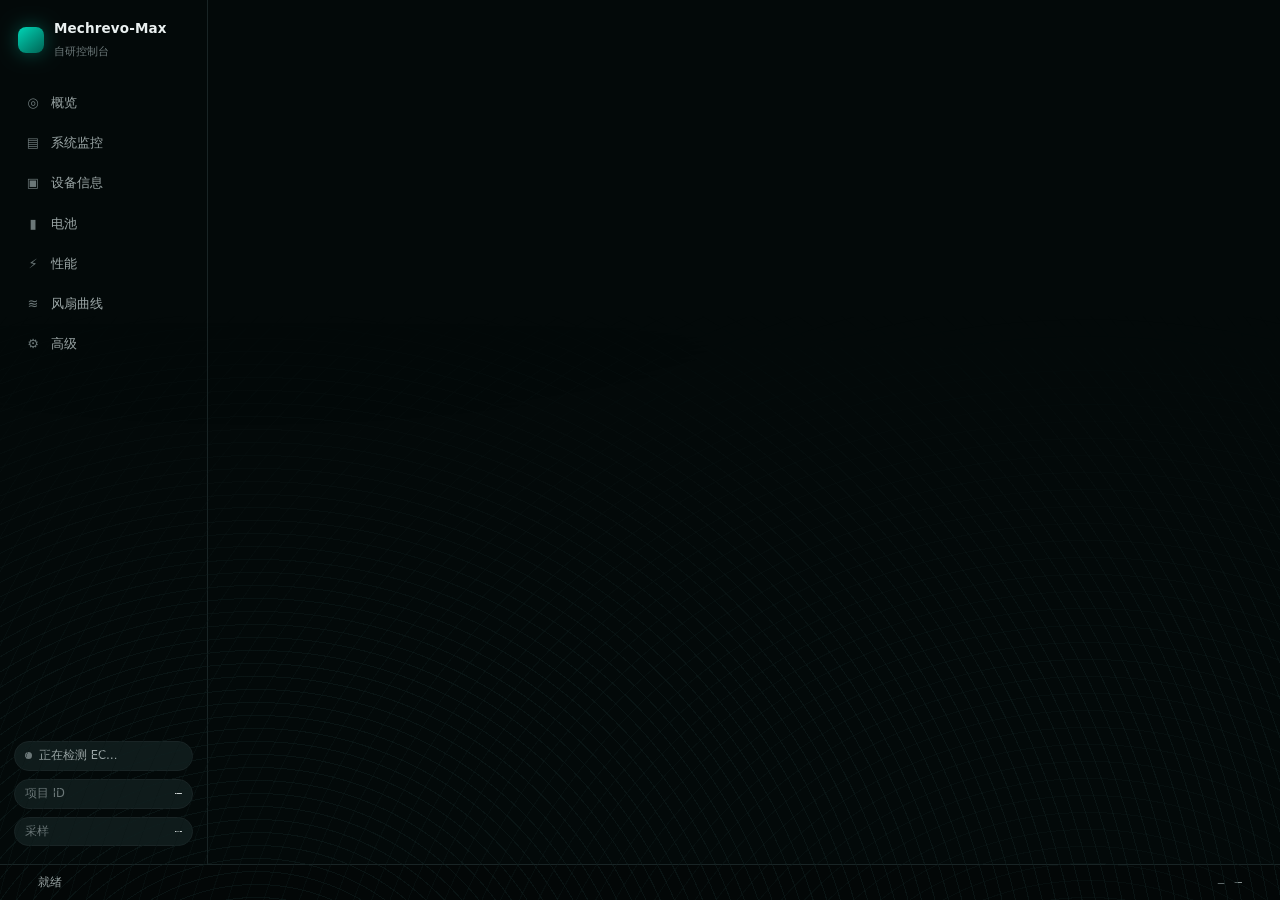
==== commit 4a790f8c: "feat(v0.7.0): 托盘常驻 + 响应式增强 托盘（Q-05 拍板：只要托盘，不自启）： - tauri tray-icon feature；setup_tray：显示主窗口/退出菜单，左键单" ====
--- a/app/ui/index.html
+++ b/app/ui/index.html
@@ -22,13 +22,13 @@
       </div>
 
       <ul class="nav" id="nav">
-        <li><button class="nav-item" data-page="overview"><span class="nav-ico">◎</span>概览</button></li>
-        <li><button class="nav-item" data-page="monitor"><span class="nav-ico">▤</span>系统监控</button></li>
-        <li><button class="nav-item" data-page="device"><span class="nav-ico">▣</span>设备信息</button></li>
-        <li><button class="nav-item" data-page="battery"><span class="nav-ico">▮</span>电池</button></li>
-        <li><button class="nav-item" data-page="performance"><span class="nav-ico">⚡</span>性能</button></li>
-        <li><button class="nav-item" data-page="cooling"><span class="nav-ico">≋</span>风扇曲线</button></li>
-        <li><button class="nav-item" data-page="advanced"><span class="nav-ico">⚙</span>高级</button></li>
+        <li><button class="nav-item" data-page="overview"><span class="nav-ico">◎</span><span class="nav-label">概览</span></button></li>
+        <li><button class="nav-item" data-page="monitor"><span class="nav-ico">▤</span><span class="nav-label">系统监控</span></button></li>
+        <li><button class="nav-item" data-page="device"><span class="nav-ico">▣</span><span class="nav-label">设备信息</span></button></li>
+        <li><button class="nav-item" data-page="battery"><span class="nav-ico">▮</span><span class="nav-label">电池</span></button></li>
+        <li><button class="nav-item" data-page="performance"><span class="nav-ico">⚡</span><span class="nav-label">性能</span></button></li>
+        <li><button class="nav-item" data-page="cooling"><span class="nav-ico">≋</span><span class="nav-label">风扇曲线</span></button></li>
+        <li><button class="nav-item" data-page="advanced"><span class="nav-ico">⚙</span><span class="nav-label">高级</span></button></li>
       </ul>
 
       <div class="side-foot">
@@ -301,9 +301,25 @@
             <p class="hint">正在从 EC 读取曲线表…</p>
           </div>
           <div class="panel-actions">
-            <span class="hint" id="curve-note">只读展示。官方只保存表名（如 M1T1），曲线数值不在本机备份里，因此这里的配对是**按数据特征推测**的。</span>
+            <span class="hint" id="curve-note">曲线已验证为本机生效表（2026-10-25 行为级验证：占空比 -7% → RPM -7.1%，回滚完整）。写入前请务必确认数值，写入失败会自动回滚。</span>
             <div class="spacer"></div>
             <button class="btn subtle" id="reload-curves">重新读取</button>
+          </div>
+        </div>
+        <div class="panel">
+          <div class="panel-head"><h2>自定义 CPU 曲线</h2><span class="panel-meta">写入 EC 0x0F00/0x0F20 · 高风险，失败自动回滚</span></div>
+          <div class="curve-form" id="curve-form">
+            <label>温度点（°C，逗号分隔，单调不减）
+              <input type="text" id="curve-temps" placeholder="54, 59, 63, 66, 69, 72, 75, 78, 81" />
+            </label>
+            <label>占空比（EC 值 64-255，逗号分隔，与温度点等长）
+              <input type="text" id="curve-duties" placeholder="192, 192, 196, 196, 196, 196, 196, 196, 200" />
+            </label>
+            <div class="panel-actions">
+              <span class="hint" id="curve-write-status"></span>
+              <div class="spacer"></div>
+              <button class="btn" id="apply-curve">写入 CPU 曲线</button>
+            </div>
           </div>
         </div>
       </section>
--- a/app/ui/style.css
+++ b/app/ui/style.css
@@ -31,8 +31,8 @@
 }
 
 * { box-sizing: border-box; }
-html, body { margin: 0; height: 100%; background: var(--bg); color: var(--text);
-  font-family: var(--font); font-size: 14px; line-height: 1.55; overflow: hidden; user-select: none; }
+html, body { margin: 0; height: 100dvh; background: var(--bg); color: var(--text);
+  font-family: var(--font); font-size: clamp(13px, 0.4vw + 12.4px, 15px); line-height: 1.55; overflow: hidden; user-select: none; }
 
 .mono { font-family: var(--mono); font-variant-numeric: tabular-nums; }
 .small { font-size: 11.5px; }
@@ -263,11 +263,11 @@
 .profile-form { display: flex; gap: var(--gap-sm); align-items: flex-end; flex-wrap: wrap; }
 .field { display: flex; flex-direction: column; gap: 4px; flex: 1 1 240px; }
 .field > span { font-size: 11px; color: var(--text-faint); }
-.field input, .reg-form input {
+.field input, .reg-form input, .curve-form input {
   background: oklch(14% 0.012 200); border: 1px solid var(--line); border-radius: var(--radius-sm);
   color: var(--text); padding: 8px 11px; font-size: 13px; font-family: var(--font);
 }
-.field input:focus-visible, .reg-form input:focus-visible { outline: 2px solid var(--accent-hi); outline-offset: 1px; }
+.field input:focus-visible, .reg-form input:focus-visible, .curve-form input:focus-visible { outline: 2px solid var(--accent-hi); outline-offset: 1px; }
 .profile-list { list-style: none; margin: 10px 0 0; padding: 0; display: grid; gap: 6px; }
 .profile-list .empty { font-size: 12px; color: var(--text-faint); }
 .profile-item { display: flex; align-items: center; justify-content: space-between; gap: var(--gap);
@@ -317,7 +317,13 @@
   color: var(--danger); background: oklch(66% 0.19 25 / .12); border: 1px solid oklch(66% 0.19 25 / .35);
   max-width: 52ch; overflow: hidden; text-overflow: ellipsis; white-space: nowrap; }
 
-/* ---------- 窄窗口 ---------- */
+/* ---------- 大屏（≥1280，4K/缩放屏全窗口）---------- */
+@media (min-width: 1280px) {
+  .content > .page { max-width: 1320px; }
+  .gauge-grid { grid-template-columns: repeat(4, minmax(0, 1fr)); }
+}
+
+/* ---------- 窄窗口（半屏贴靠）---------- */
 @media (max-width: 900px) {
   .app { grid-template-columns: minmax(0, 1fr); grid-template-areas: "side" "content" "status"; }
   .sidebar { flex-direction: row; align-items: center; gap: var(--gap-sm); overflow-x: auto; border-right: 0;
@@ -327,7 +333,21 @@
   .content { padding: var(--gap) var(--gap); }
 }
 
+/* ---------- 超窄（窄条贴靠，<600）---------- */
+@media (max-width: 600px) {
+  :root { --gap: 12px; --gap-lg: 18px; }
+  .side-brand strong, .side-brand em { display: none; }
+  .nav-item { padding: 9px; }
+  .nav-item .nav-label { display: none; }
+  .side-foot { display: none; }
+  .grid-2 { grid-template-columns: minmax(0, 1fr); }
+}
+
 /* ---------- 动效偏好 ---------- */
 @media (prefers-reduced-motion: reduce) {
   *, *::before, *::after { animation-duration: .01ms !important; transition-duration: .01ms !important; }
 }
+
+.curve-form { display: flex; flex-direction: column; gap: var(--gap-sm); margin-top: var(--gap-sm); }
+.curve-form label { display: flex; flex-direction: column; gap: 4px; font-size: 12.5px; color: var(--text-dim); }
+.curve-form input { font-family: var(--mono); font-size: 12.5px; }
